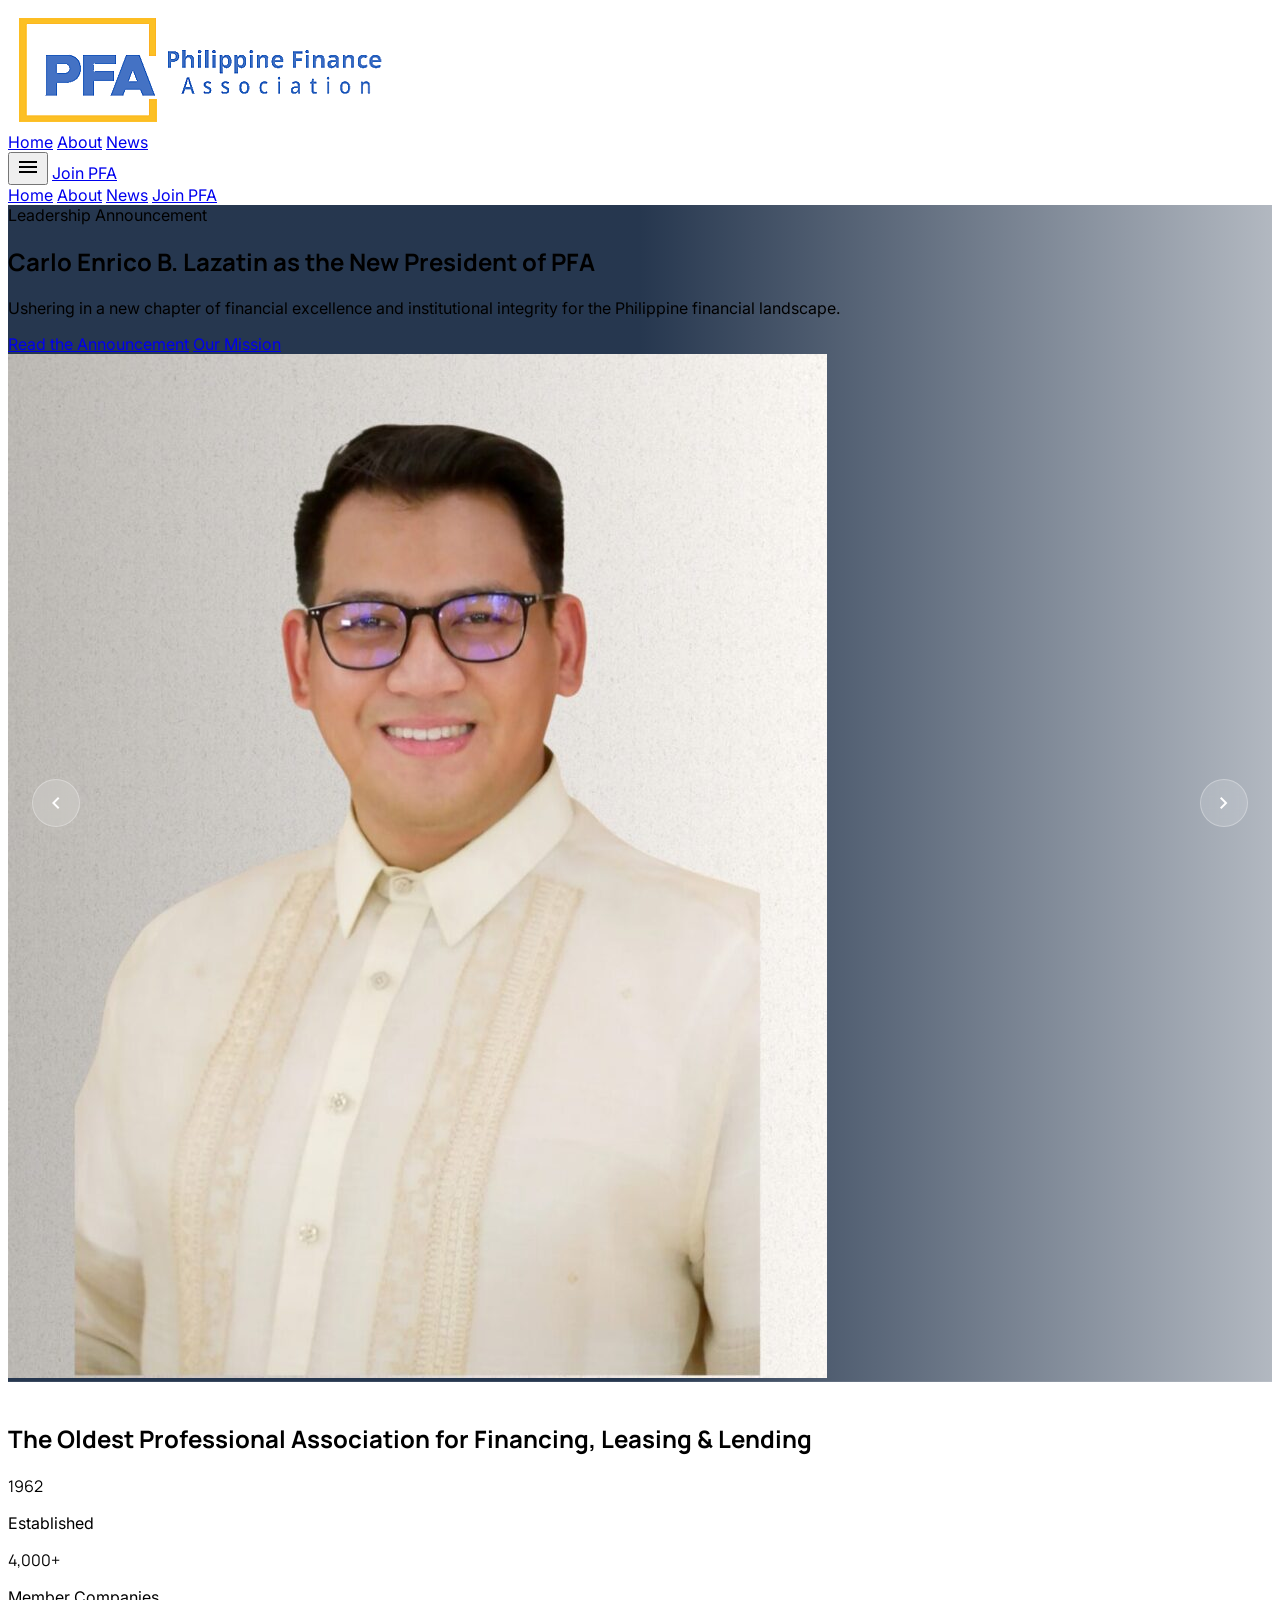
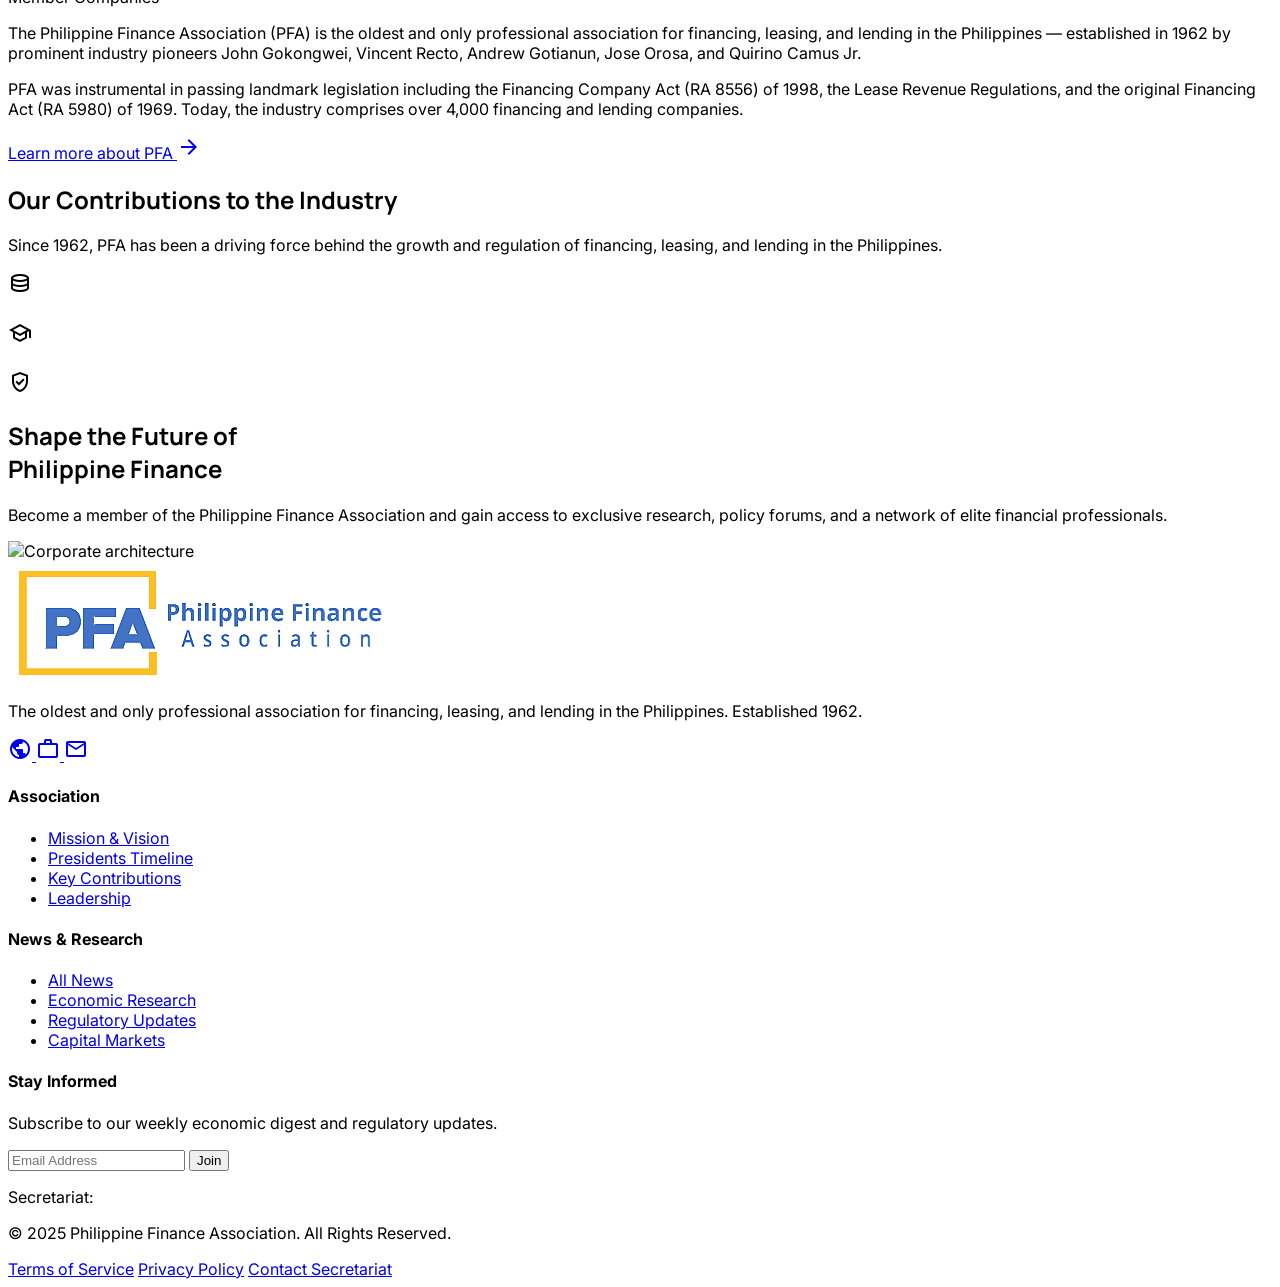
==== index.html @ f9554b0e "revise index hero" ====
<!DOCTYPE html>
<html class="light" lang="en">
<head>
    <meta charset="utf-8" />
    <meta name="viewport" content="width=device-width, initial-scale=1.0" />
    <title>Philippine Finance Association | PFA</title>
    <script src="https://cdn.tailwindcss.com?plugins=forms,container-queries"></script>
    <link href="https://fonts.googleapis.com/css2?family=Manrope:wght@400;600;700;800&family=Inter:wght@400;500;600&display=swap" rel="stylesheet" />
    <link href="https://fonts.googleapis.com/css2?family=Material+Symbols+Outlined:wght,FILL@100..700,0..1&display=swap" rel="stylesheet" />
    <script id="tailwind-config">
        tailwind.config = {
            darkMode: "class",
            theme: {
                extend: {
                    colors: {
                        "on-secondary": "#ffffff",
                        "surface-container-high": "#e2e8f8",
                        "surface-container-lowest": "#ffffff",
                        "on-primary-container": "#7490c3",
                        "on-tertiary-fixed": "#191c1f",
                        "on-error-container": "#93000a",
                        "outline-variant": "#c4c6d0",
                        "inverse-on-surface": "#ebf1ff",
                        "surface-container-low": "#f0f3ff",
                        "error": "#ba1a1a",
                        "secondary-container": "#fddab2",
                        "tertiary-fixed": "#e1e2e7",
                        "on-secondary-fixed-variant": "#594325",
                        "primary-container": "#002855",
                        "surface-container-highest": "#dce2f3",
                        "surface-tint": "#415f8f",
                        "secondary-fixed-dim": "#e2c19b",
                        "on-surface-variant": "#43474f",
                        "secondary-fixed": "#fddab2",
                        "surface-container": "#e7eefe",
                        "secondary": "#735a3a",
                        "on-tertiary": "#ffffff",
                        "surface-bright": "#f9f9ff",
                        "on-secondary-container": "#785e3e",
                        "surface": "#f9f9ff",
                        "on-primary-fixed-variant": "#284775",
                        "on-tertiary-fixed-variant": "#44474b",
                        "tertiary-container": "#26292d",
                        "on-error": "#ffffff",
                        "on-secondary-fixed": "#291801",
                        "surface-variant": "#dce2f3",
                        "tertiary": "#111518",
                        "on-primary": "#ffffff",
                        "surface-dim": "#d3daea",
                        "background": "#f9f9ff",
                        "primary": "#001430",
                        "on-primary-fixed": "#001b3d",
                        "on-surface": "#151c27",
                        "error-container": "#ffdad6",
                        "tertiary-fixed-dim": "#c4c6cb",
                        "on-background": "#151c27",
                        "primary-fixed-dim": "#aac7fd",
                        "outline": "#747780",
                        "inverse-surface": "#2a313d",
                        "inverse-primary": "#aac7fd",
                        "primary-fixed": "#d6e3ff",
                        "on-tertiary-container": "#8d9094",
                    },
                    borderRadius: {
                        DEFAULT: "0.125rem",
                        lg: "0.25rem",
                        xl: "0.5rem",
                        full: "0.75rem",
                    },
                    fontFamily: {
                        headline: ["Manrope"],
                        body: ["Inter"],
                        label: ["Inter"],
                    },
                },
            },
        };
    </script>
    <link rel="stylesheet" href="assets/css/style.css" />
</head>
<body class="bg-background text-on-background selection:bg-secondary-fixed selection:text-on-secondary-fixed">

    <!-- NAV -->
    <header class="fixed top-0 w-full z-50 bg-white/80 backdrop-blur-xl shadow-sm glass-nav">
        <div class="max-w-7xl mx-auto px-6 md:px-8 flex justify-between items-center h-20">
            <a href="index.html" class="flex items-center">
                <img src="images/pfa.png" alt="PFA Logo" class="h-12 w-auto">
            </a>
            <nav class="hidden md:flex items-center gap-8">
                <a class="text-primary font-bold border-b-2 border-amber-500 transition-colors" href="index.html">Home</a>
                <a class="text-slate-500 font-medium hover:text-primary transition-colors" href="about.html">About</a>
                <a class="text-slate-500 font-medium hover:text-primary transition-colors" href="news.html">News</a>
            </nav>
            <button id="mobile-menu-btn" class="md:hidden p-2 rounded-lg hover:bg-surface-container transition-colors" aria-label="Open menu">
                <span class="material-symbols-outlined text-primary">menu</span>
            </button>
            <a href="about.html#membership" class="hidden md:block bg-primary px-6 py-2.5 rounded-lg text-on-primary font-bold text-sm hover:opacity-90 transition-all shadow-lg shadow-primary/10">
                Join PFA
            </a>
        </div>
        <div id="mobile-menu" class="hidden md:hidden bg-white border-t border-outline-variant/20 px-6 py-4 space-y-3">
            <a href="index.html" class="block py-2 text-primary font-medium">Home</a>
            <a href="about.html" class="block py-2 text-primary font-medium">About</a>
            <a href="news.html" class="block py-2 text-primary font-medium">News</a>
            <a href="about.html#membership" class="block py-2 text-amber-600 font-bold">Join PFA</a>
        </div>
    </header>
    <script>
    document.getElementById('mobile-menu-btn')?.addEventListener('click', function () {
        document.getElementById('mobile-menu').classList.toggle('hidden');
    });
    </script>

    <main class="pt-20">

        <!-- ── Hero Carousel ──────────────────────────────────── -->
        <section class="hero-carousel relative" aria-label="Hero carousel">

            <!-- Slide 1 -->
            <div class="hero-slide" style="background-image: linear-gradient(to right, rgba(0,20,48,0.85) 50%, rgba(0,20,48,0.3) 100%), url('https://images.unsplash.com/photo-1486406146926-c627a92ad1ab?w=1600&q=80');">
                <div class="max-w-7xl mx-auto px-6 md:px-8 w-full grid grid-cols-1 md:grid-cols-12 gap-12 items-center py-24 md:py-0" style="min-height:795px;">
                    <div class="md:col-span-7 pt-12 md:pt-0">
                        <span class="inline-block py-1 px-3 rounded-full bg-secondary-fixed text-on-secondary-fixed text-xs font-bold tracking-widest uppercase mb-6">Leadership Announcement</span>
                        <h1 class="text-5xl md:text-7xl font-extrabold text-white font-headline leading-[1.1] tracking-tight mb-8">
                            Carlo Enrico B. Lazatin as the <span class="text-primary-fixed-dim">New President</span> of PFA
                        </h1>
                        <p class="text-lg md:text-xl text-slate-300 max-w-xl leading-relaxed mb-10">
                            Ushering in a new chapter of financial excellence and institutional integrity for the Philippine financial landscape.
                        </p>
                        <div class="flex flex-wrap gap-4">
                            <a href="news.html?id=1" class="bg-white text-primary px-8 py-4 rounded-lg font-bold hover:scale-[1.02] active:scale-95 transition-all">Read the Announcement</a>
                            <a href="about.html#mission" class="bg-white/10 text-white px-8 py-4 rounded-lg font-bold border border-white/20 hover:bg-white/20 transition-all">Our Mission</a>
                        </div>
                    </div>
                    <div class="md:col-span-5 relative hidden md:block">
                        <div class="aspect-[4/5] rounded-2xl overflow-hidden shadow-2xl shadow-primary/20 bg-surface-container-high relative">
                            <img alt="President Carlo Enrico B. Lazatin" class="w-full h-full object-cover contrast-125" src="images/carlo3.jpg" />
                            <div class="absolute inset-0 bg-gradient-to-t from-primary/40 to-transparent"></div>
                        </div>
                        <div class="absolute -bottom-6 -left-6 w-32 h-32 bg-secondary-container rounded-xl -z-10"></div>
                    </div>
                </div>
            </div>

            <!-- Slide 2 -->
            <div class="hero-slide" style="background-image: linear-gradient(to right, rgba(0,20,48,0.88) 55%, rgba(0,20,48,0.4) 100%), url('https://images.unsplash.com/photo-1611974789855-9c2a0a7236a3?w=1600&q=80');">
                <div class="max-w-7xl mx-auto px-6 md:px-8 w-full py-24 md:py-0 flex items-center" style="min-height:795px;">
                    <div class="max-w-2xl">
                        <span class="inline-block py-1 px-3 rounded-full bg-amber-400 text-primary text-xs font-bold tracking-widest uppercase mb-6">Economic Outlook</span>
                        <h1 class="text-5xl md:text-7xl font-extrabold text-white font-headline leading-[1.1] tracking-tight mb-8">
                            Sample <span class="text-amber-400">Projected</span> text
                        </h1>
                        <p class="text-lg md:text-xl text-slate-300 max-w-xl leading-relaxed mb-10">
                            Sample text
                        </p>
                        <div class="flex flex-wrap gap-4">
                            <a href="news.html?id=2" class="bg-amber-400 text-primary px-8 py-4 rounded-lg font-bold hover:scale-[1.02] active:scale-95 transition-all">Download Report</a>
                            <a href="news.html" class="bg-white/10 text-white px-8 py-4 rounded-lg font-bold border border-white/20 hover:bg-white/20 transition-all">View Analysis</a>
                        </div>
                    </div>
                </div>
            </div>

            <!-- Slide 3 -->
            <div class="hero-slide" style="background-image: linear-gradient(to right, rgba(0,20,48,0.88) 55%, rgba(0,20,48,0.4) 100%), url('https://images.unsplash.com/photo-1521737604893-d14cc237f11d?w=1600&q=80');">
                <div class="max-w-7xl mx-auto px-6 md:px-8 w-full py-24 md:py-0 flex items-center" style="min-height:795px;">
                    <div class="max-w-2xl">
                        <span class="inline-block py-1 px-3 rounded-full bg-secondary-fixed text-on-secondary-fixed text-xs font-bold tracking-widest uppercase mb-6">Strategic Framework</span>
                        <h1 class="text-5xl md:text-7xl font-extrabold text-white font-headline leading-[1.1] tracking-tight mb-8">
                            Shaping the Future of <span class="text-primary-fixed-dim">Philippine Finance</span>
                        </h1>
                        <p class="text-lg md:text-xl text-slate-300 max-w-xl leading-relaxed mb-10">
                            Three pillars driving our 2024–2026 agenda: Transparency, Digital Transformation, and Sustainable Investment.
                        </p>
                        <div class="flex flex-wrap gap-4">
                            <a href="about.html#contributions" class="bg-white text-primary px-8 py-4 rounded-lg font-bold hover:scale-[1.02] active:scale-95 transition-all">Our Framework</a>
                            <a href="about.html#membership" class="bg-white/10 text-white px-8 py-4 rounded-lg font-bold border border-white/20 hover:bg-white/20 transition-all">Join PFA</a>
                        </div>
                    </div>
                </div>
            </div>

            <!-- Slide 4 -->
            <div class="hero-slide" style="background-image: linear-gradient(to right, rgba(0,20,48,0.88) 55%, rgba(0,20,48,0.4) 100%), url('https://images.unsplash.com/photo-1560472354-b33ff0c44a43?w=1600&q=80');">
                <div class="max-w-7xl mx-auto px-6 md:px-8 w-full py-24 md:py-0 flex items-center" style="min-height:795px;">
                    <div class="max-w-2xl">
                        <span class="inline-block py-1 px-3 rounded-full bg-amber-400 text-primary text-xs font-bold tracking-widest uppercase mb-6">Membership</span>
                        <h1 class="text-5xl md:text-7xl font-extrabold text-white font-headline leading-[1.1] tracking-tight mb-8">
                            Join an Elite Network of <span class="text-amber-400">Finance Leaders</span>
                        </h1>
                        <p class="text-lg md:text-xl text-slate-300 max-w-xl leading-relaxed mb-10">
                            Gain access to exclusive research, policy forums, and a community of top financial professionals across the Philippines.
                        </p>
                        <div class="flex flex-wrap gap-4">
                            <a href="about.html#membership" class="bg-amber-400 text-primary px-8 py-4 rounded-lg font-bold hover:scale-[1.02] active:scale-95 transition-all">See more</a>
                            <a href="about.html" class="bg-white/10 text-white px-8 py-4 rounded-lg font-bold border border-white/20 hover:bg-white/20 transition-all">Learn More</a>
                        </div>
                    </div>
                </div>
            </div>

            <button class="carousel-arrow prev" aria-label="Previous slide"><span class="material-symbols-outlined">chevron_left</span></button>
            <button class="carousel-arrow next" aria-label="Next slide"><span class="material-symbols-outlined">chevron_right</span></button>
            <div class="absolute bottom-8 left-1/2 -translate-x-1/2 flex gap-2 z-20">
                <button class="carousel-dot" aria-label="Slide 1"></button>
                <button class="carousel-dot" aria-label="Slide 2"></button>
                <button class="carousel-dot" aria-label="Slide 3"></button>
                <button class="carousel-dot" aria-label="Slide 4"></button>
            </div>
        </section>

        <!-- ── Introduction ───────────────────────────────────── -->
        <section class="py-24 bg-surface-container-low">
            <div class="max-w-7xl mx-auto px-6 md:px-8">
                <div class="grid grid-cols-1 md:grid-cols-2 gap-16 items-start">
                    <div class="reveal">
                        <h2 class="text-3xl md:text-4xl font-bold text-primary font-headline leading-tight mb-6">
                            The Oldest Professional Association for Financing, Leasing &amp; Lending
                        </h2>
                        <div class="w-20 h-1.5 bg-secondary-fixed mb-8"></div>
                        <div class="flex gap-8 mt-4">
                            <div>
                                <span class="text-4xl font-extrabold text-primary font-headline">1962</span>
                                <p class="text-xs uppercase tracking-widest text-on-surface-variant mt-1">Established</p>
                            </div>
                            <div>
                                <span class="text-4xl font-extrabold text-primary font-headline">4,000+</span>
                                <p class="text-xs uppercase tracking-widest text-on-surface-variant mt-1">Member Companies</p>
                            </div>
                        </div>
                    </div>
                    <div class="space-y-6 reveal reveal-delay-1">
                        <p class="text-xl text-on-primary-fixed-variant leading-relaxed font-medium">
                            The Philippine Finance Association (PFA) is the oldest and only professional association for financing, leasing, and lending in the Philippines — established in 1962 by prominent industry pioneers John Gokongwei, Vincent Recto, Andrew Gotianun, Jose Orosa, and Quirino Camus Jr.
                        </p>
                        <p class="text-on-surface-variant leading-relaxed">
                            PFA was instrumental in passing landmark legislation including the Financing Company Act (RA 8556) of 1998, the Lease Revenue Regulations, and the original Financing Act (RA 5980) of 1969. Today, the industry comprises over 4,000 financing and lending companies.
                        </p>
                        <a href="about.html" class="inline-flex items-center gap-2 text-primary font-bold hover:gap-4 transition-all">
                            Learn more about PFA <span class="material-symbols-outlined text-sm">arrow_forward</span>
                        </a>
                    </div>
                </div>
            </div>
        </section>

        <!-- ── Strategic Framework ────────────────────────────── -->
        <section id="contributions" class="py-24 bg-surface-container-lowest">
            <div class="max-w-7xl mx-auto px-6 md:px-8">
                <div class="text-center max-w-2xl mx-auto mb-16 reveal">
                    <h2 class="text-4xl font-bold text-primary font-headline mb-4">Our Contributions to the Industry</h2>
                    <p class="text-on-surface-variant">Since 1962, PFA has been a driving force behind the growth and regulation of financing, leasing, and lending in the Philippines.</p>
                </div>
                <div class="grid grid-cols-1 md:grid-cols-3 gap-8">
                    <div class="bg-surface rounded-2xl p-10 border border-outline-variant/10 shadow-sm hover:shadow-xl transition-all duration-300 reveal reveal-delay-1">
                        <div class="w-16 h-16 bg-surface-container-high rounded-xl flex items-center justify-center mb-8">
                            <span class="material-symbols-outlined text-primary text-3xl">database</span>
                        </div>
                        <h4 class="text-xl font-bold text-primary font-headline mb-4"></h4>
                        <p class="text-on-surface-variant leading-relaxed mb-6"></p>
                        <div class="h-1 w-12 bg-secondary-container"></div>
                    </div>
                    <div class="bg-surface rounded-2xl p-10 border border-outline-variant/10 shadow-sm hover:shadow-xl transition-all duration-300 reveal reveal-delay-2">
                        <div class="w-16 h-16 bg-surface-container-high rounded-xl flex items-center justify-center mb-8">
                            <span class="material-symbols-outlined text-primary text-3xl">school</span>
                        </div>
                        <h4 class="text-xl font-bold text-primary font-headline mb-4"></h4>
                        <p class="text-on-surface-variant leading-relaxed mb-6"></p>
                        <div class="h-1 w-12 bg-secondary-container"></div>
                    </div>
                    <div class="bg-surface rounded-2xl p-10 border border-outline-variant/10 shadow-sm hover:shadow-xl transition-all duration-300 reveal reveal-delay-3">
                        <div class="w-16 h-16 bg-surface-container-high rounded-xl flex items-center justify-center mb-8">
                            <span class="material-symbols-outlined text-primary text-3xl">verified_user</span>
                        </div>
                        <h4 class="text-xl font-bold text-primary font-headline mb-4"></h4>
                        <p class="text-on-surface-variant leading-relaxed mb-6"></p>
                        <div class="h-1 w-12 bg-secondary-container"></div>
                    </div>
                </div>
            </div>
        </section>

        <!-- ── CTA ────────────────────────────────────────────── -->
        <section id="membership" class="py-24 overflow-hidden">
            <div class="max-w-7xl mx-auto px-6 md:px-8">
                <div class="bg-primary rounded-[2rem] p-8 md:p-20 relative overflow-hidden reveal">
                    <div class="relative z-10 max-w-2xl">
                        <h2 class="text-4xl md:text-5xl font-extrabold text-on-primary font-headline mb-6 leading-tight">
                            Shape the Future of <br />Philippine Finance
                        </h2>
                        <p class="text-on-primary-container text-lg mb-10 leading-relaxed">
                            Become a member of the Philippine Finance Association and gain access to exclusive research, policy forums, and a network of elite financial professionals.
                        </p>
                    </div>
                    <div class="absolute top-0 right-0 w-full md:w-1/2 h-full opacity-30 mix-blend-overlay pointer-events-none">
                        <img alt="Corporate architecture" class="w-full h-full object-cover" src="https://images.unsplash.com/photo-1486406146926-c627a92ad1ab?w=800&q=60" />
                    </div>
                    <div class="absolute -bottom-24 -right-24 w-96 h-96 bg-secondary-container/20 blur-[100px] rounded-full"></div>
                </div>
            </div>
        </section>

    </main>

    <!-- FOOTER -->
    <footer class="bg-primary text-white py-20 mt-20">
        <div class="max-w-7xl mx-auto px-8">
            <div class="grid grid-cols-1 md:grid-cols-12 gap-12 mb-16">
                <div class="md:col-span-4">
                    <img src="images/pfa.png" alt="PFA Logo" class="h-12 w-auto mb-6" />
                    <p class="text-slate-400 text-sm leading-relaxed max-w-xs">
                        The oldest and only professional association for financing, leasing, and lending in the Philippines. Established 1962.
                    </p>
                    <div class="flex gap-4 mt-6">
                        <a href="#" aria-label="Facebook" class="w-9 h-9 rounded-full bg-white/10 flex items-center justify-center hover:bg-amber-400 hover:text-primary transition-colors">
                            <span class="material-symbols-outlined text-sm">public</span>
                        </a>
                        <a href="#" aria-label="LinkedIn" class="w-9 h-9 rounded-full bg-white/10 flex items-center justify-center hover:bg-amber-400 hover:text-primary transition-colors">
                            <span class="material-symbols-outlined text-sm">work</span>
                        </a>
                        <a href="#" aria-label="Email" class="w-9 h-9 rounded-full bg-white/10 flex items-center justify-center hover:bg-amber-400 hover:text-primary transition-colors">
                            <span class="material-symbols-outlined text-sm">mail</span>
                        </a>
                    </div>
                </div>
                <div class="md:col-span-2">
                    <h4 class="text-amber-400 text-xs font-bold uppercase tracking-widest mb-6">Association</h4>
                    <ul class="space-y-4 text-slate-400 text-sm">
                        <li><a class="hover:text-amber-400 transition-colors" href="about.html#mission">Mission &amp; Vision</a></li>
                        <li><a class="hover:text-amber-400 transition-colors" href="about.html#timeline">Presidents Timeline</a></li>
                        <li><a class="hover:text-amber-400 transition-colors" href="about.html#contributions">Key Contributions</a></li>
                        <li><a class="hover:text-amber-400 transition-colors" href="about.html">Leadership</a></li>
                    </ul>
                </div>
                <div class="md:col-span-2">
                    <h4 class="text-amber-400 text-xs font-bold uppercase tracking-widest mb-6">News &amp; Research</h4>
                    <ul class="space-y-4 text-slate-400 text-sm">
                        <li><a class="hover:text-amber-400 transition-colors" href="news.html">All News</a></li>
                        <li><a class="hover:text-amber-400 transition-colors" href="news.html?filter=Economic Research">Economic Research</a></li>
                        <li><a class="hover:text-amber-400 transition-colors" href="news.html?filter=Regulatory">Regulatory Updates</a></li>
                        <li><a class="hover:text-amber-400 transition-colors" href="news.html?filter=Capital Markets">Capital Markets</a></li>
                    </ul>
                </div>
                <div class="md:col-span-4">
                    <h4 class="text-amber-400 text-xs font-bold uppercase tracking-widest mb-6">Stay Informed</h4>
                    <p class="text-slate-400 text-sm mb-4">Subscribe to our weekly economic digest and regulatory updates.</p>
                    <form class="flex gap-2" onsubmit="return false;">
                        <input class="bg-white/5 border border-white/10 rounded-lg flex-1 text-sm text-white placeholder-slate-500 px-4 py-2.5 focus:outline-none focus:ring-1 focus:ring-amber-400"
                            placeholder="Email Address" type="email" />
                        <button class="bg-amber-400 text-primary font-bold px-4 py-2.5 rounded-lg text-sm hover:bg-amber-300 transition-colors">Join</button>
                    </form>
                    <p class="text-slate-500 text-xs mt-3">Secretariat: <a href="#" class="hover:text-amber-400 transition-colors"></a></p>
                </div>
            </div>
            <div class="pt-10 border-t border-white/5 flex flex-col md:flex-row justify-between items-center gap-6">
                <p class="text-slate-500 text-xs">© 2025 Philippine Finance Association. All Rights Reserved.</p>
                <div class="flex gap-8">
                    <a class="text-slate-400 hover:text-amber-400 text-xs transition-colors" href="#">Terms of Service</a>
                    <a class="text-slate-400 hover:text-amber-400 text-xs transition-colors" href="#">Privacy Policy</a>
                    <a class="text-slate-400 hover:text-amber-400 text-xs transition-colors" href="#">Contact Secretariat</a>
                </div>
            </div>
        </div>
    </footer>
    <script src="assets/js/main.js"></script>
</body>
</html>
---- assets/css/style.css ----
/* ============================================================
   PFA — Global Stylesheet
   ============================================================ */

/* Base */
body {
    font-family: 'Inter', sans-serif;
    -webkit-font-smoothing: antialiased;
    min-height: max(884px, 100dvh);
}

.font-headline {
    font-family: 'Manrope', sans-serif;
}

.material-symbols-outlined {
    font-variation-settings: 'FILL' 0, 'wght' 400, 'GRAD' 0, 'opsz' 24;
}

/* Nav */
.glass-nav {
    backdrop-filter: blur(12px);
    -webkit-backdrop-filter: blur(12px);
}

/* About page gradient text */
.text-editorial-gradient {
    background: linear-gradient(135deg, #001430 0%, #284775 100%);
    -webkit-background-clip: text;
    -webkit-text-fill-color: transparent;
}

/* ============================================================
   Hero Carousel
   ============================================================ */
.hero-carousel {
    position: relative;
    min-height: 795px;
    overflow: hidden;
}

.hero-slide {
    position: absolute;
    inset: 0;
    display: flex;
    align-items: center;
    opacity: 0;
    transition: opacity 0.8s ease, transform 0.8s ease;
    transform: translateX(60px);
    pointer-events: none;
    background-size: cover;
    background-position: center;
}

.hero-slide.active {
    opacity: 1;
    transform: translateX(0);
    pointer-events: auto;
    position: relative;
}

.hero-slide.exit-left {
    opacity: 0;
    transform: translateX(-60px);
}

/* Carousel dots */
.carousel-dot {
    width: 8px;
    height: 8px;
    border-radius: 50%;
    background: rgba(255, 255, 255, 0.4);
    border: none;
    cursor: pointer;
    transition: all 0.3s ease;
    padding: 0;
}

.carousel-dot.active {
    width: 28px;
    border-radius: 4px;
    background: #fff;
}

/* Carousel nav arrows */
.carousel-arrow {
    position: absolute;
    top: 50%;
    transform: translateY(-50%);
    z-index: 20;
    background: rgba(255, 255, 255, 0.15);
    border: 1px solid rgba(255, 255, 255, 0.3);
    backdrop-filter: blur(8px);
    border-radius: 50%;
    width: 48px;
    height: 48px;
    display: flex;
    align-items: center;
    justify-content: center;
    cursor: pointer;
    color: #fff;
    transition: background 0.2s ease;
}

.carousel-arrow:hover {
    background: rgba(255, 255, 255, 0.3);
}

.carousel-arrow.prev { left: 24px; }
.carousel-arrow.next { right: 24px; }

/* ============================================================
   Scroll Reveal Animation
   ============================================================ */
.reveal {
    opacity: 0;
    transform: translateY(32px);
    transition: opacity 0.5s ease, transform 0.5s ease;
}

.reveal.visible {
    opacity: 1;
    transform: translateY(0);
}

.reveal-delay-1 { transition-delay: 0.1s; }
.reveal-delay-2 { transition-delay: 0.2s; }
.reveal-delay-3 { transition-delay: 0.3s; }

/* ============================================================
   News Filter Buttons
   ============================================================ */
.filter-btn {
    background: transparent;
    color: #43474f;
    border: 1px solid #c4c6d0;
    cursor: pointer;
}

.filter-btn:hover {
    background: #e7eefe;
    color: #001430;
}

.filter-btn.active {
    background: #001430;
    color: #ffffff;
    border-color: #001430;
}

/* ============================================================
   Article Prose Body
   ============================================================ */
.prose-article p {
    margin-bottom: 1.25rem;
    color: #43474f;
    line-height: 1.8;
}

.prose-article strong {
    color: #001430;
    font-weight: 700;
}

/* Line clamp utility */
.line-clamp-3 {
    display: -webkit-box;
    -webkit-line-clamp: 3;
    -webkit-box-orient: vertical;
    overflow: hidden;
}

/* Timeline dot positioning fix */
@media (min-width: 768px) {
    .timeline-dot {
        position: absolute;
        left: 50%;
        transform: translateX(-50%);
    }
}
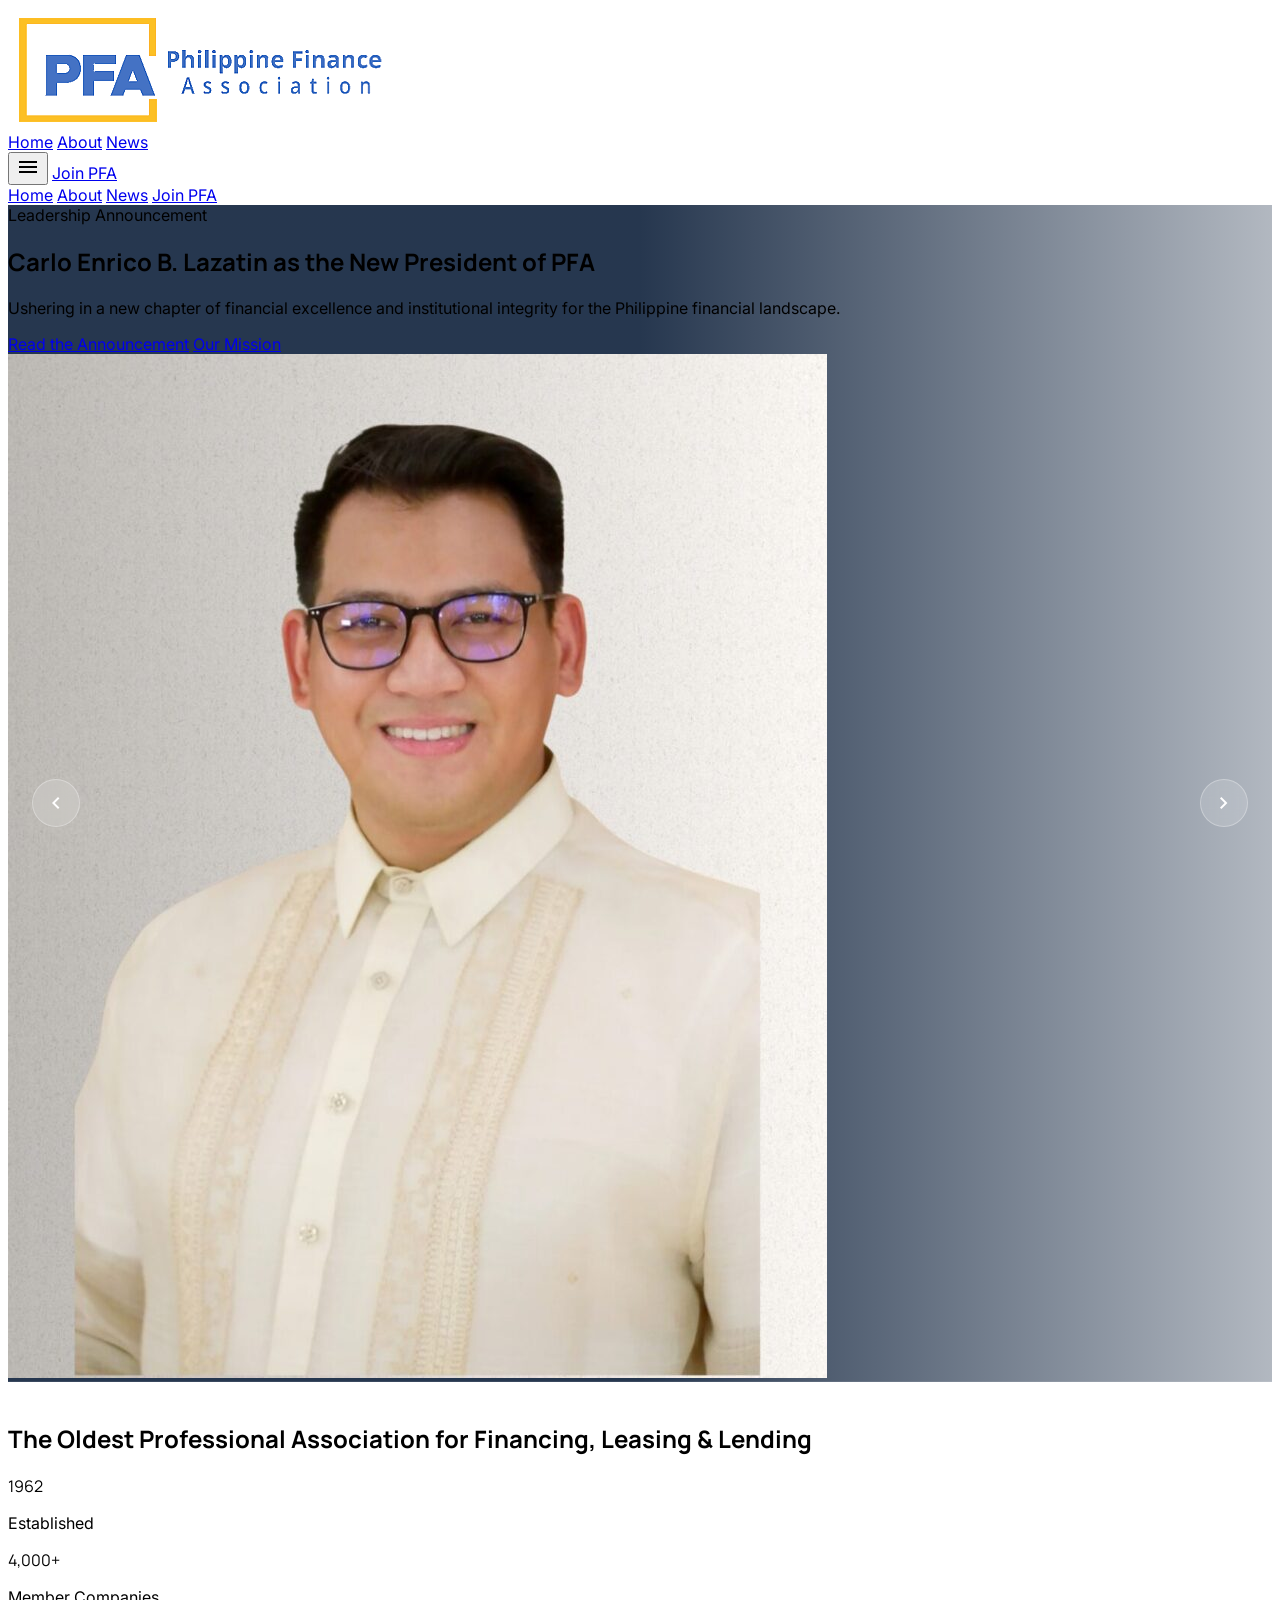
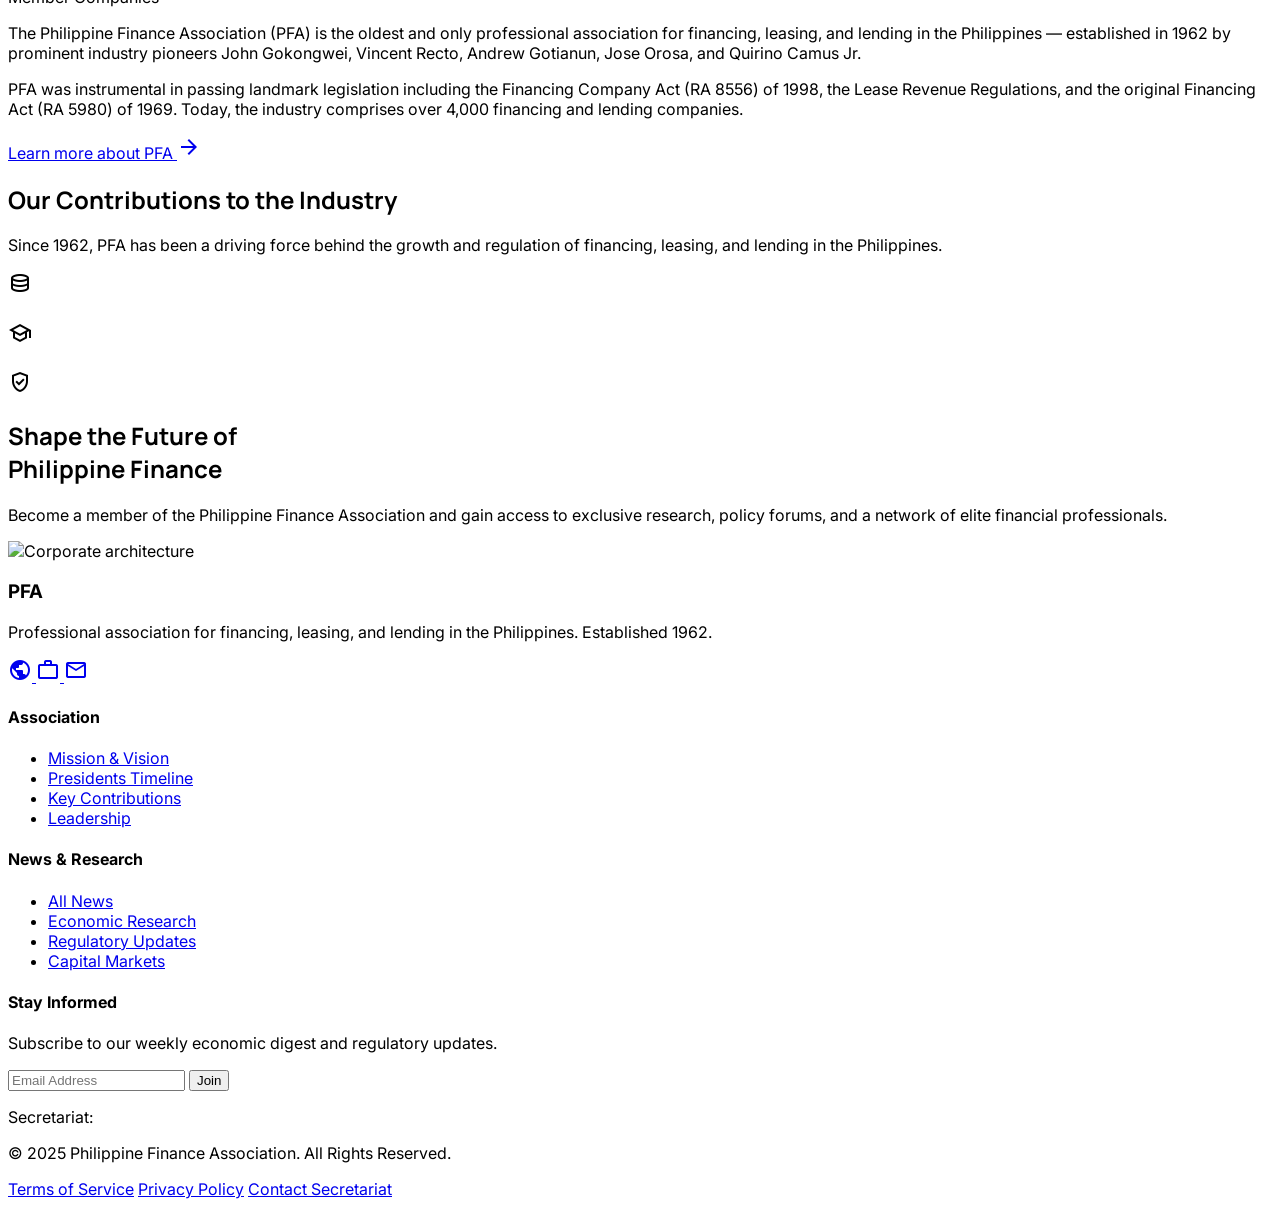
==== commit 3afc1830: "adjust space and footer logo" ====
--- a/index.html
+++ b/index.html
@@ -38,7 +38,7 @@
                         "surface-bright": "#f9f9ff",
                         "on-secondary-container": "#785e3e",
                         "surface": "#f9f9ff",
-                        "on-primary-fixed-variant": "#284775",
+                        "on-primary-fixed-variant": "#f1ba40",
                         "on-tertiary-fixed-variant": "#44474b",
                         "tertiary-container": "#26292d",
                         "on-error": "#ffffff",
@@ -48,7 +48,7 @@
                         "on-primary": "#ffffff",
                         "surface-dim": "#d3daea",
                         "background": "#f9f9ff",
-                        "primary": "#001430",
+                        "primary": "#002ecc",
                         "on-primary-fixed": "#001b3d",
                         "on-surface": "#151c27",
                         "error-container": "#ffdad6",
@@ -230,7 +230,7 @@
                         </div>
                     </div>
                     <div class="space-y-6 reveal reveal-delay-1">
-                        <p class="text-xl text-on-primary-fixed-variant leading-relaxed font-medium">
+                        <p class="text-xl text-on-surface-variant leading-relaxed font-medium">
                             The Philippine Finance Association (PFA) is the oldest and only professional association for financing, leasing, and lending in the Philippines — established in 1962 by prominent industry pioneers John Gokongwei, Vincent Recto, Andrew Gotianun, Jose Orosa, and Quirino Camus Jr.
                         </p>
                         <p class="text-on-surface-variant leading-relaxed">
@@ -281,7 +281,7 @@
         </section>
 
         <!-- ── CTA ────────────────────────────────────────────── -->
-        <section id="membership" class="py-24 overflow-hidden">
+        <section id="membership" class="py-10 overflow-hidden">
             <div class="max-w-7xl mx-auto px-6 md:px-8">
                 <div class="bg-primary rounded-[2rem] p-8 md:p-20 relative overflow-hidden reveal">
                     <div class="relative z-10 max-w-2xl">
@@ -303,13 +303,14 @@
     </main>
 
     <!-- FOOTER -->
-    <footer class="bg-primary text-white py-20 mt-20">
+    <footer class="bg-primary text-white py-20">
         <div class="max-w-7xl mx-auto px-8">
             <div class="grid grid-cols-1 md:grid-cols-12 gap-12 mb-16">
                 <div class="md:col-span-4">
-                    <img src="images/pfa.png" alt="PFA Logo" class="h-12 w-auto mb-6" />
+                    <h3 class="text-amber-400 text-xl font-bold tracking-widest mb-6">PFA</h3>
+                    <!-- <img src="images/pfa.png" alt="PFA Logo" class="h-12 w-auto mb-6" /> -->
                     <p class="text-slate-400 text-sm leading-relaxed max-w-xs">
-                        The oldest and only professional association for financing, leasing, and lending in the Philippines. Established 1962.
+                        Professional association for financing, leasing, and lending in the Philippines. Established 1962.
                     </p>
                     <div class="flex gap-4 mt-6">
                         <a href="#" aria-label="Facebook" class="w-9 h-9 rounded-full bg-white/10 flex items-center justify-center hover:bg-amber-400 hover:text-primary transition-colors">
--- a/assets/css/style.css
+++ b/assets/css/style.css
@@ -25,7 +25,7 @@
 
 /* About page gradient text */
 .text-editorial-gradient {
-    background: linear-gradient(135deg, #001430 0%, #284775 100%);
+    background: linear-gradient(135deg, #002ecc 0%, #f1ba40 100%);
     -webkit-background-clip: text;
     -webkit-text-fill-color: transparent;
 }
@@ -138,14 +138,14 @@
 }
 
 .filter-btn:hover {
-    background: #e7eefe;
-    color: #001430;
+    background: #f1ba40;
+    color: #002ecc;
 }
 
 .filter-btn.active {
-    background: #001430;
+    background: #002ecc;
     color: #ffffff;
-    border-color: #001430;
+    border-color: #002ecc;
 }
 
 /* ============================================================
@@ -158,7 +158,7 @@
 }
 
 .prose-article strong {
-    color: #001430;
+    color: #002ecc;
     font-weight: 700;
 }
 
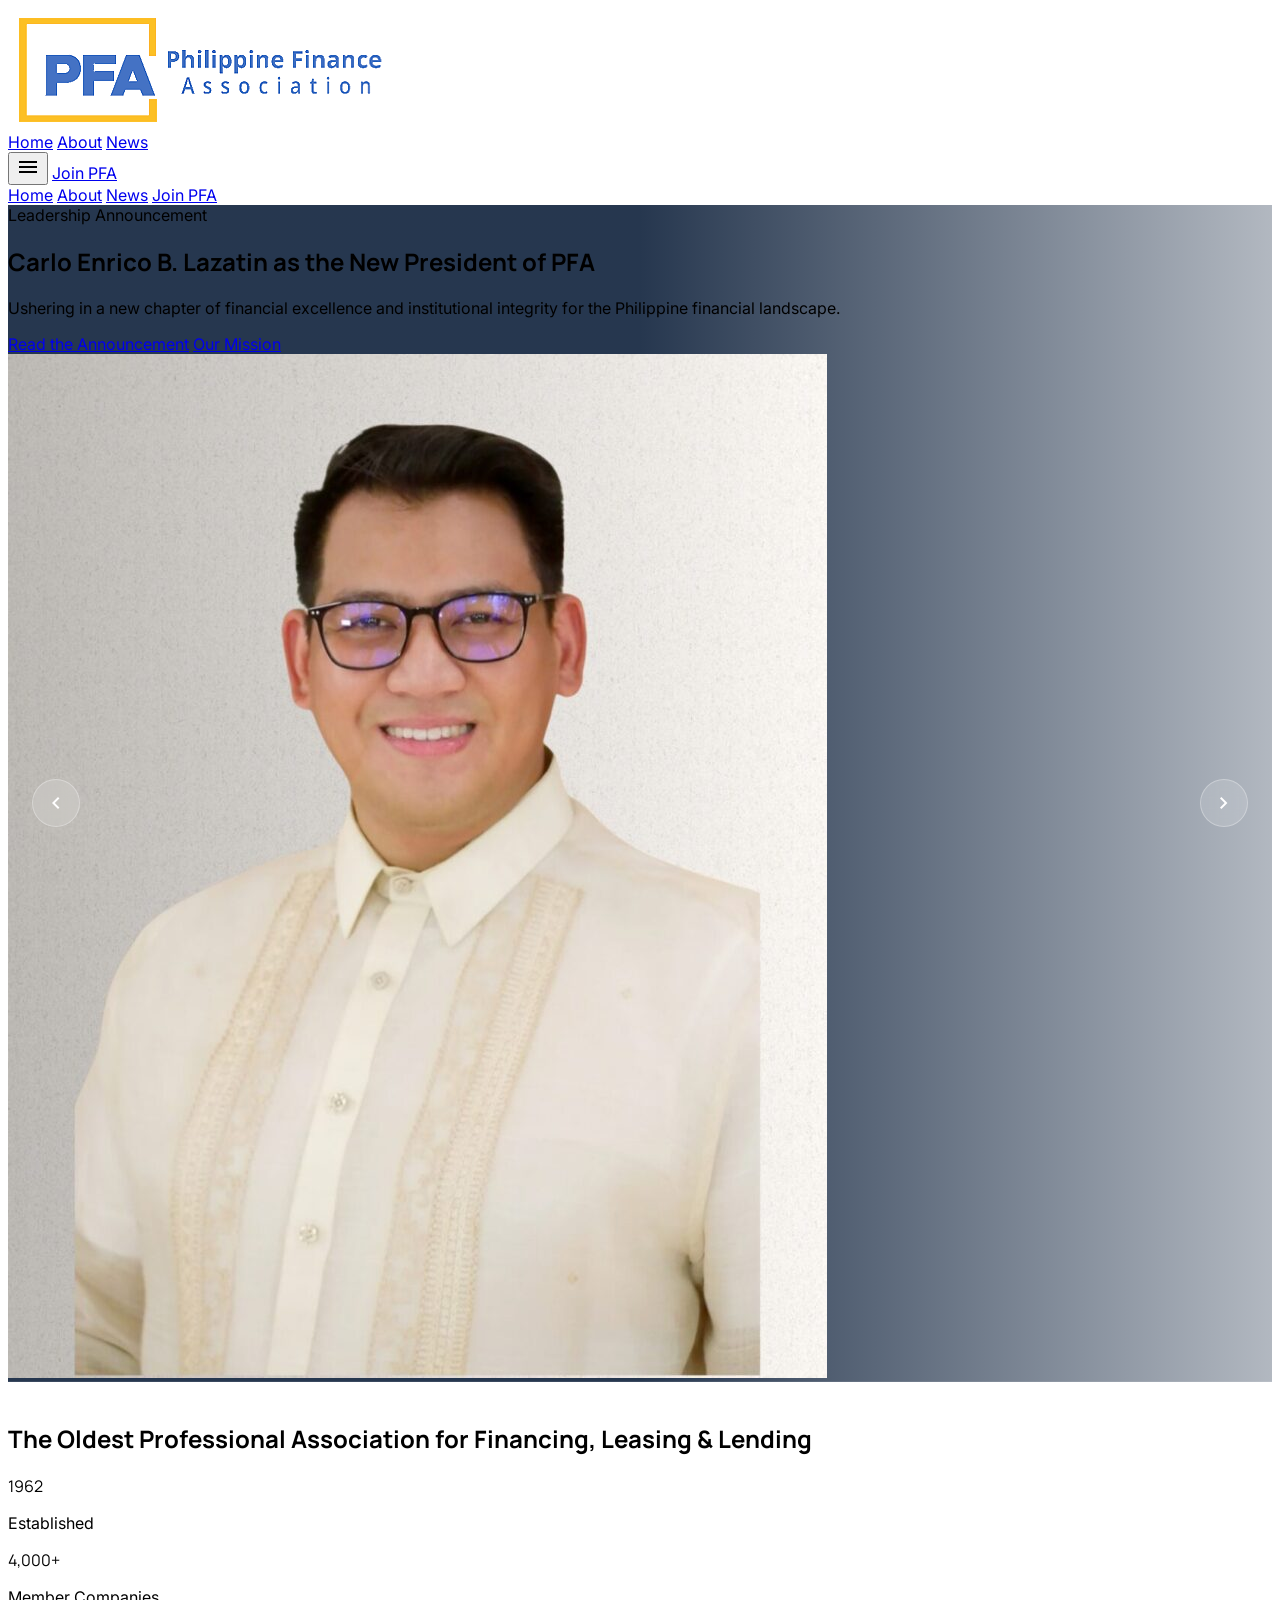
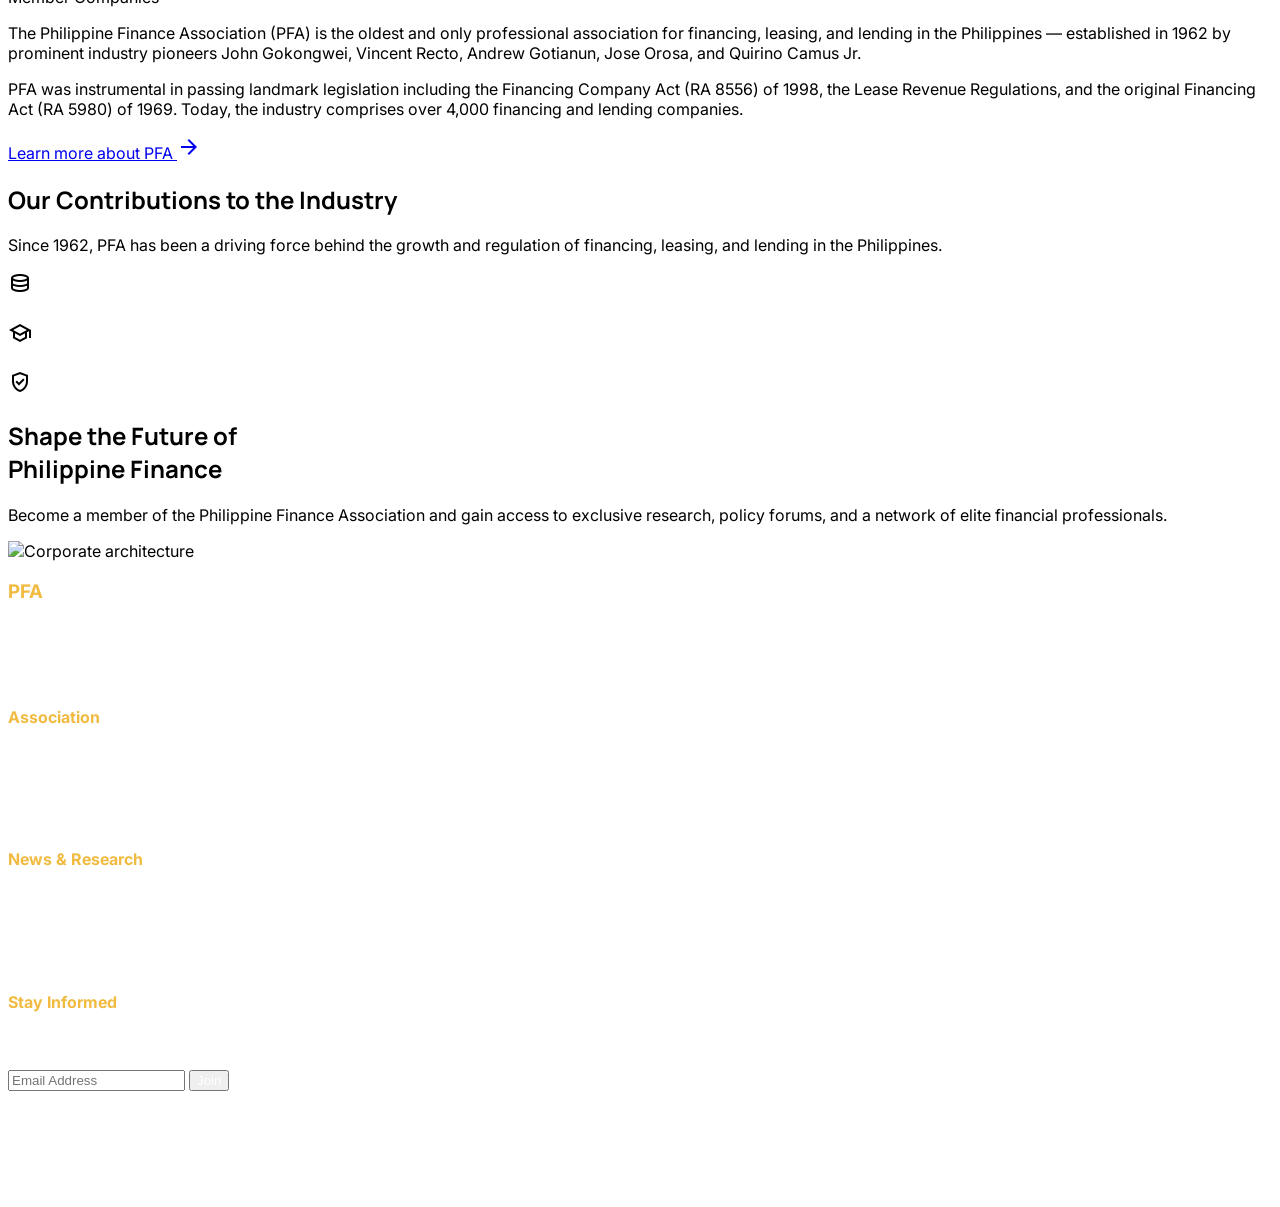
==== commit e9c3d74e: "icon logo" ====
--- a/index.html
+++ b/index.html
@@ -4,6 +4,9 @@
     <meta charset="utf-8" />
     <meta name="viewport" content="width=device-width, initial-scale=1.0" />
     <title>Philippine Finance Association | PFA</title>
+    <link rel="icon" type="image/png" href="images/pfa-logo.png">
+    <link rel="shortcut icon" type="image/png" href="images/pfa-logo.png">
+    <link rel="apple-touch-icon" href="images/pfa-logo.png">
     <script src="https://cdn.tailwindcss.com?plugins=forms,container-queries"></script>
     <link href="https://fonts.googleapis.com/css2?family=Manrope:wght@400;600;700;800&family=Inter:wght@400;500;600&display=swap" rel="stylesheet" />
     <link href="https://fonts.googleapis.com/css2?family=Material+Symbols+Outlined:wght,FILL@100..700,0..1&display=swap" rel="stylesheet" />
@@ -309,7 +312,7 @@
                 <div class="md:col-span-4">
                     <h3 class="text-amber-400 text-xl font-bold tracking-widest mb-6">PFA</h3>
                     <!-- <img src="images/pfa.png" alt="PFA Logo" class="h-12 w-auto mb-6" /> -->
-                    <p class="text-slate-400 text-sm leading-relaxed max-w-xs">
+                    <p class="text-white text-sm leading-relaxed max-w-xs">
                         Professional association for financing, leasing, and lending in the Philippines. Established 1962.
                     </p>
                     <div class="flex gap-4 mt-6">
@@ -326,7 +329,7 @@
                 </div>
                 <div class="md:col-span-2">
                     <h4 class="text-amber-400 text-xs font-bold uppercase tracking-widest mb-6">Association</h4>
-                    <ul class="space-y-4 text-slate-400 text-sm">
+                    <ul class="space-y-4 text-white text-sm">
                         <li><a class="hover:text-amber-400 transition-colors" href="about.html#mission">Mission &amp; Vision</a></li>
                         <li><a class="hover:text-amber-400 transition-colors" href="about.html#timeline">Presidents Timeline</a></li>
                         <li><a class="hover:text-amber-400 transition-colors" href="about.html#contributions">Key Contributions</a></li>
@@ -335,7 +338,7 @@
                 </div>
                 <div class="md:col-span-2">
                     <h4 class="text-amber-400 text-xs font-bold uppercase tracking-widest mb-6">News &amp; Research</h4>
-                    <ul class="space-y-4 text-slate-400 text-sm">
+                    <ul class="space-y-4 text-white text-sm">
                         <li><a class="hover:text-amber-400 transition-colors" href="news.html">All News</a></li>
                         <li><a class="hover:text-amber-400 transition-colors" href="news.html?filter=Economic Research">Economic Research</a></li>
                         <li><a class="hover:text-amber-400 transition-colors" href="news.html?filter=Regulatory">Regulatory Updates</a></li>
@@ -344,21 +347,21 @@
                 </div>
                 <div class="md:col-span-4">
                     <h4 class="text-amber-400 text-xs font-bold uppercase tracking-widest mb-6">Stay Informed</h4>
-                    <p class="text-slate-400 text-sm mb-4">Subscribe to our weekly economic digest and regulatory updates.</p>
+                    <p class="text-white text-sm mb-4">Subscribe to our weekly economic digest and regulatory updates.</p>
                     <form class="flex gap-2" onsubmit="return false;">
                         <input class="bg-white/5 border border-white/10 rounded-lg flex-1 text-sm text-white placeholder-slate-500 px-4 py-2.5 focus:outline-none focus:ring-1 focus:ring-amber-400"
                             placeholder="Email Address" type="email" />
                         <button class="bg-amber-400 text-primary font-bold px-4 py-2.5 rounded-lg text-sm hover:bg-amber-300 transition-colors">Join</button>
                     </form>
-                    <p class="text-slate-500 text-xs mt-3">Secretariat: <a href="#" class="hover:text-amber-400 transition-colors"></a></p>
+                    <p class="text-white text-xs mt-3">Secretariat: <a href="#" class="hover:text-amber-400 transition-colors"></a></p>
                 </div>
             </div>
             <div class="pt-10 border-t border-white/5 flex flex-col md:flex-row justify-between items-center gap-6">
-                <p class="text-slate-500 text-xs">© 2025 Philippine Finance Association. All Rights Reserved.</p>
+                <p class="text-white text-xs">© 2025 Philippine Finance Association. All Rights Reserved.</p>
                 <div class="flex gap-8">
-                    <a class="text-slate-400 hover:text-amber-400 text-xs transition-colors" href="#">Terms of Service</a>
-                    <a class="text-slate-400 hover:text-amber-400 text-xs transition-colors" href="#">Privacy Policy</a>
-                    <a class="text-slate-400 hover:text-amber-400 text-xs transition-colors" href="#">Contact Secretariat</a>
+                    <a class="text-white hover:text-amber-400 text-xs transition-colors" href="#">Terms of Service</a>
+                    <a class="text-white hover:text-amber-400 text-xs transition-colors" href="#">Privacy Policy</a>
+                    <a class="text-white hover:text-amber-400 text-xs transition-colors" href="#">Contact Secretariat</a>
                 </div>
             </div>
         </div>
--- a/assets/css/style.css
+++ b/assets/css/style.css
@@ -170,6 +170,26 @@
     overflow: hidden;
 }
 
+/* Footer text override — all text white, amber stays orange */
+footer.bg-primary * {
+    color: #ffffff;
+}
+footer.bg-primary .text-amber-400,
+footer.bg-primary h4.text-amber-400,
+footer.bg-primary [class*="hover\\:text-amber-400"]:hover {
+    color: #f1ba40 !important;
+}
+footer.bg-primary button {
+    color: inherit;
+}
+@media (min-width: 768px) {
+    .timeline-dot {
+        position: absolute;
+        left: 50%;
+        transform: translateX(-50%);
+    }
+}
+
 /* Timeline dot positioning fix */
 @media (min-width: 768px) {
     .timeline-dot {
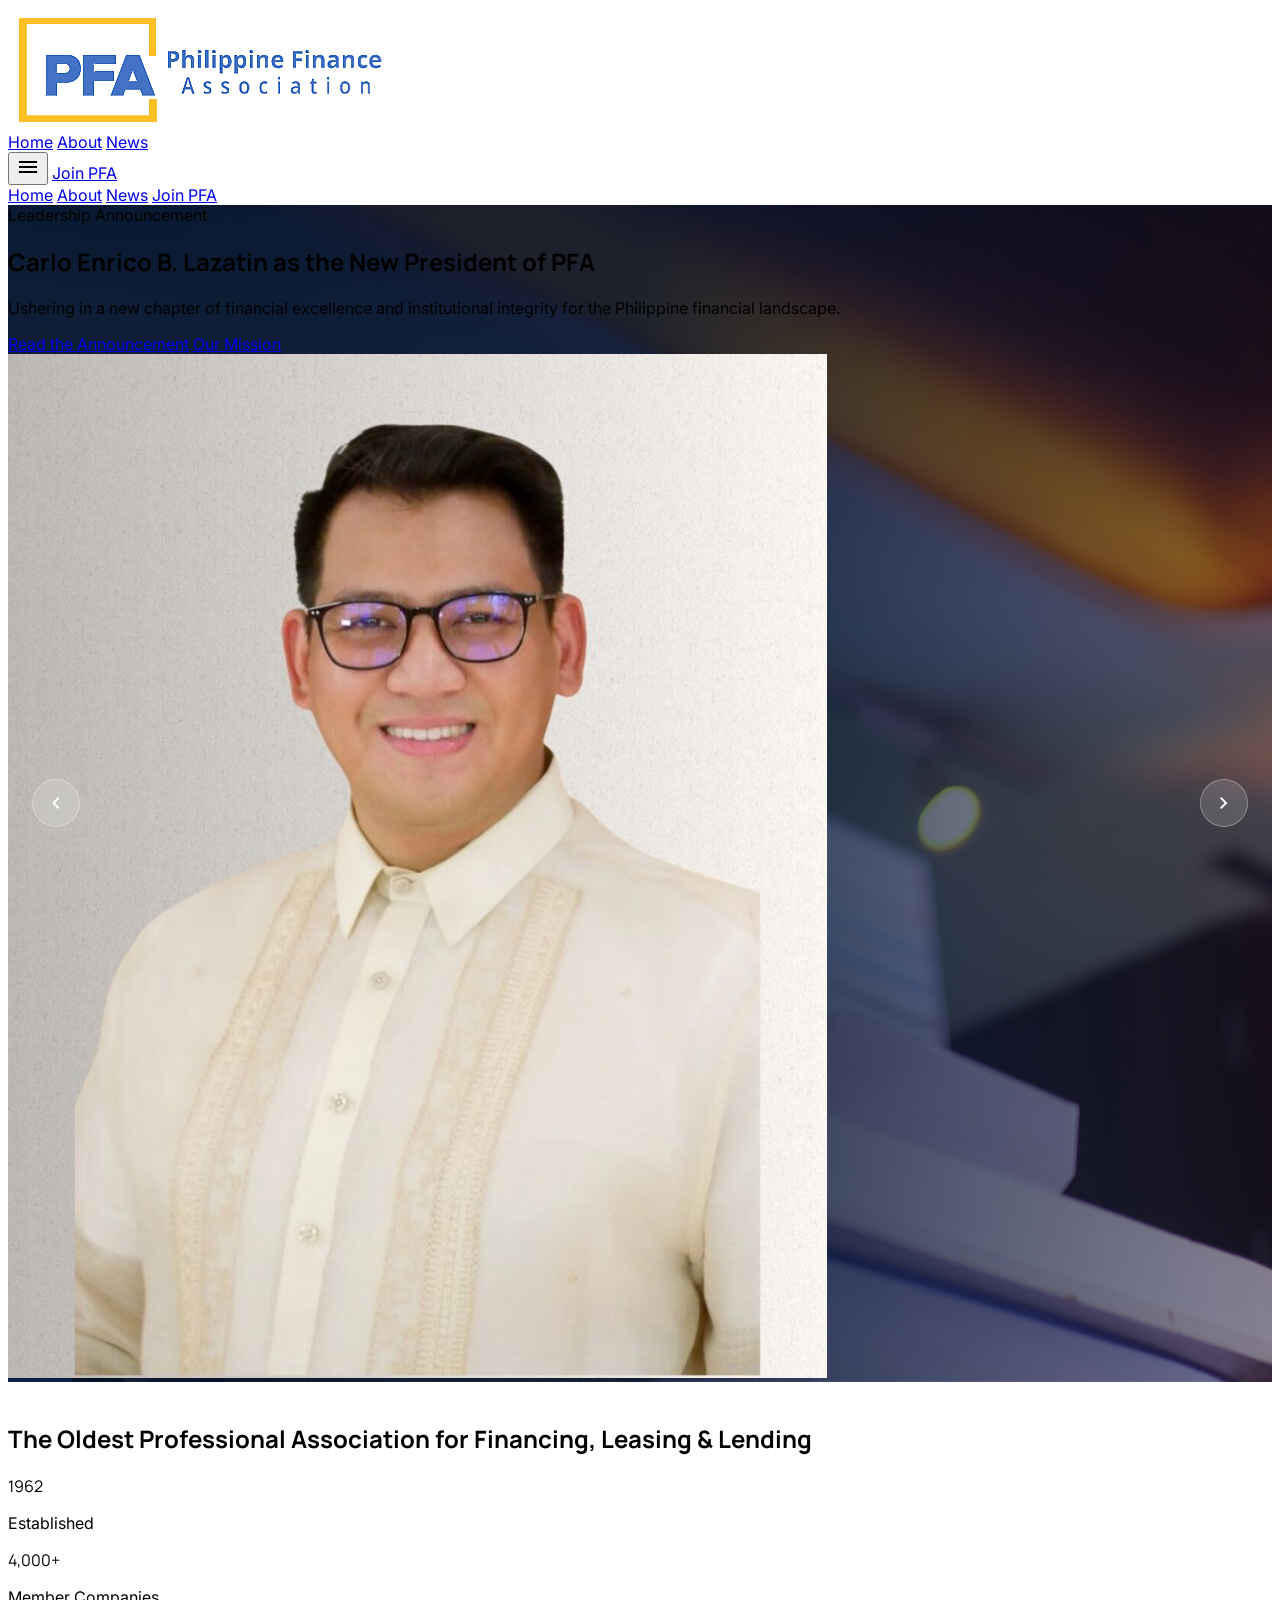
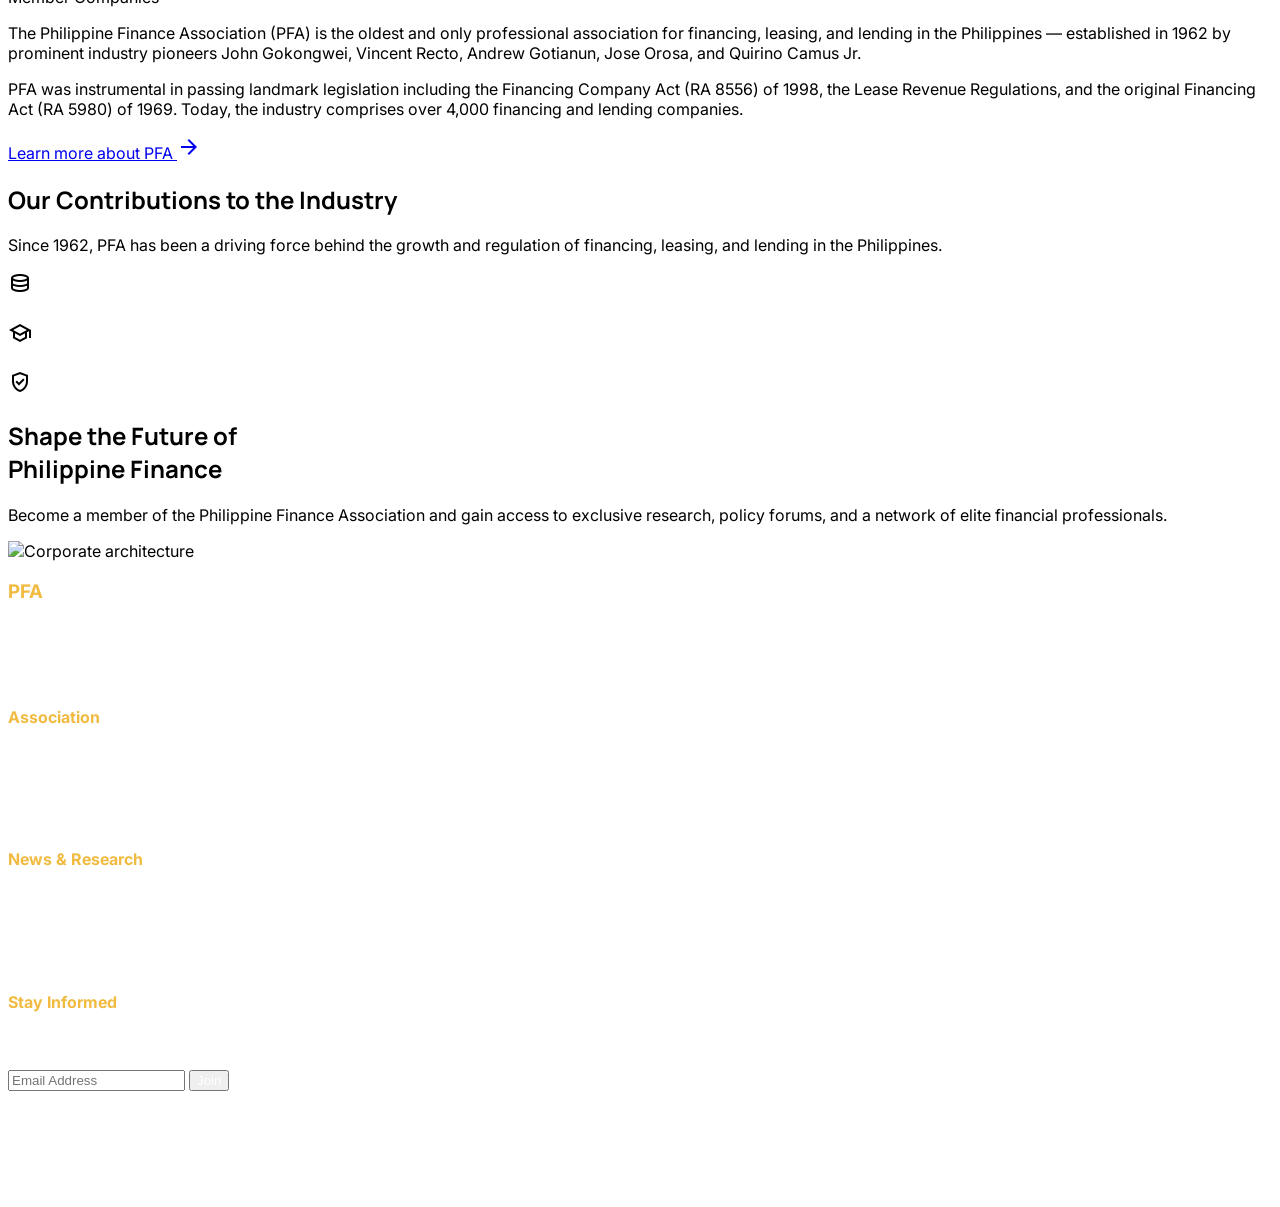
==== commit 044570fe: "hero bg replaced" ====
--- a/index.html
+++ b/index.html
@@ -120,7 +120,7 @@
         <section class="hero-carousel relative" aria-label="Hero carousel">
 
             <!-- Slide 1 -->
-            <div class="hero-slide" style="background-image: linear-gradient(to right, rgba(0,20,48,0.85) 50%, rgba(0,20,48,0.3) 100%), url('https://images.unsplash.com/photo-1486406146926-c627a92ad1ab?w=1600&q=80');">
+            <div class="hero-slide" style="background-image: linear-gradient(to right, rgba(0,20,48,0.85) 50%, rgba(0,20,48,0.3) 100%), url('images/pfa-img2.jpg');">
                 <div class="max-w-7xl mx-auto px-6 md:px-8 w-full grid grid-cols-1 md:grid-cols-12 gap-12 items-center py-24 md:py-0" style="min-height:795px;">
                     <div class="md:col-span-7 pt-12 md:pt-0">
                         <span class="inline-block py-1 px-3 rounded-full bg-secondary-fixed text-on-secondary-fixed text-xs font-bold tracking-widest uppercase mb-6">Leadership Announcement</span>
@@ -146,7 +146,7 @@
             </div>
 
             <!-- Slide 2 -->
-            <div class="hero-slide" style="background-image: linear-gradient(to right, rgba(0,20,48,0.88) 55%, rgba(0,20,48,0.4) 100%), url('https://images.unsplash.com/photo-1611974789855-9c2a0a7236a3?w=1600&q=80');">
+            <div class="hero-slide" style="background-image: linear-gradient(to right, rgba(0,20,48,0.88) 55%, rgba(0,20,48,0.4) 100%), url('images/pfa-img3.jpg');">
                 <div class="max-w-7xl mx-auto px-6 md:px-8 w-full py-24 md:py-0 flex items-center" style="min-height:795px;">
                     <div class="max-w-2xl">
                         <span class="inline-block py-1 px-3 rounded-full bg-amber-400 text-primary text-xs font-bold tracking-widest uppercase mb-6">Economic Outlook</span>
@@ -165,7 +165,7 @@
             </div>
 
             <!-- Slide 3 -->
-            <div class="hero-slide" style="background-image: linear-gradient(to right, rgba(0,20,48,0.88) 55%, rgba(0,20,48,0.4) 100%), url('https://images.unsplash.com/photo-1521737604893-d14cc237f11d?w=1600&q=80');">
+            <div class="hero-slide" style="background-image: linear-gradient(to right, rgba(0,20,48,0.88) 55%, rgba(0,20,48,0.4) 100%), url('images/pfa-img4.jpg');">
                 <div class="max-w-7xl mx-auto px-6 md:px-8 w-full py-24 md:py-0 flex items-center" style="min-height:795px;">
                     <div class="max-w-2xl">
                         <span class="inline-block py-1 px-3 rounded-full bg-secondary-fixed text-on-secondary-fixed text-xs font-bold tracking-widest uppercase mb-6">Strategic Framework</span>
@@ -184,7 +184,7 @@
             </div>
 
             <!-- Slide 4 -->
-            <div class="hero-slide" style="background-image: linear-gradient(to right, rgba(0,20,48,0.88) 55%, rgba(0,20,48,0.4) 100%), url('https://images.unsplash.com/photo-1560472354-b33ff0c44a43?w=1600&q=80');">
+            <div class="hero-slide" style="background-image: linear-gradient(to right, rgba(0,20,48,0.88) 55%, rgba(0,20,48,0.4) 100%), url('images/bg-hero4.jpg');">
                 <div class="max-w-7xl mx-auto px-6 md:px-8 w-full py-24 md:py-0 flex items-center" style="min-height:795px;">
                     <div class="max-w-2xl">
                         <span class="inline-block py-1 px-3 rounded-full bg-amber-400 text-primary text-xs font-bold tracking-widest uppercase mb-6">Membership</span>
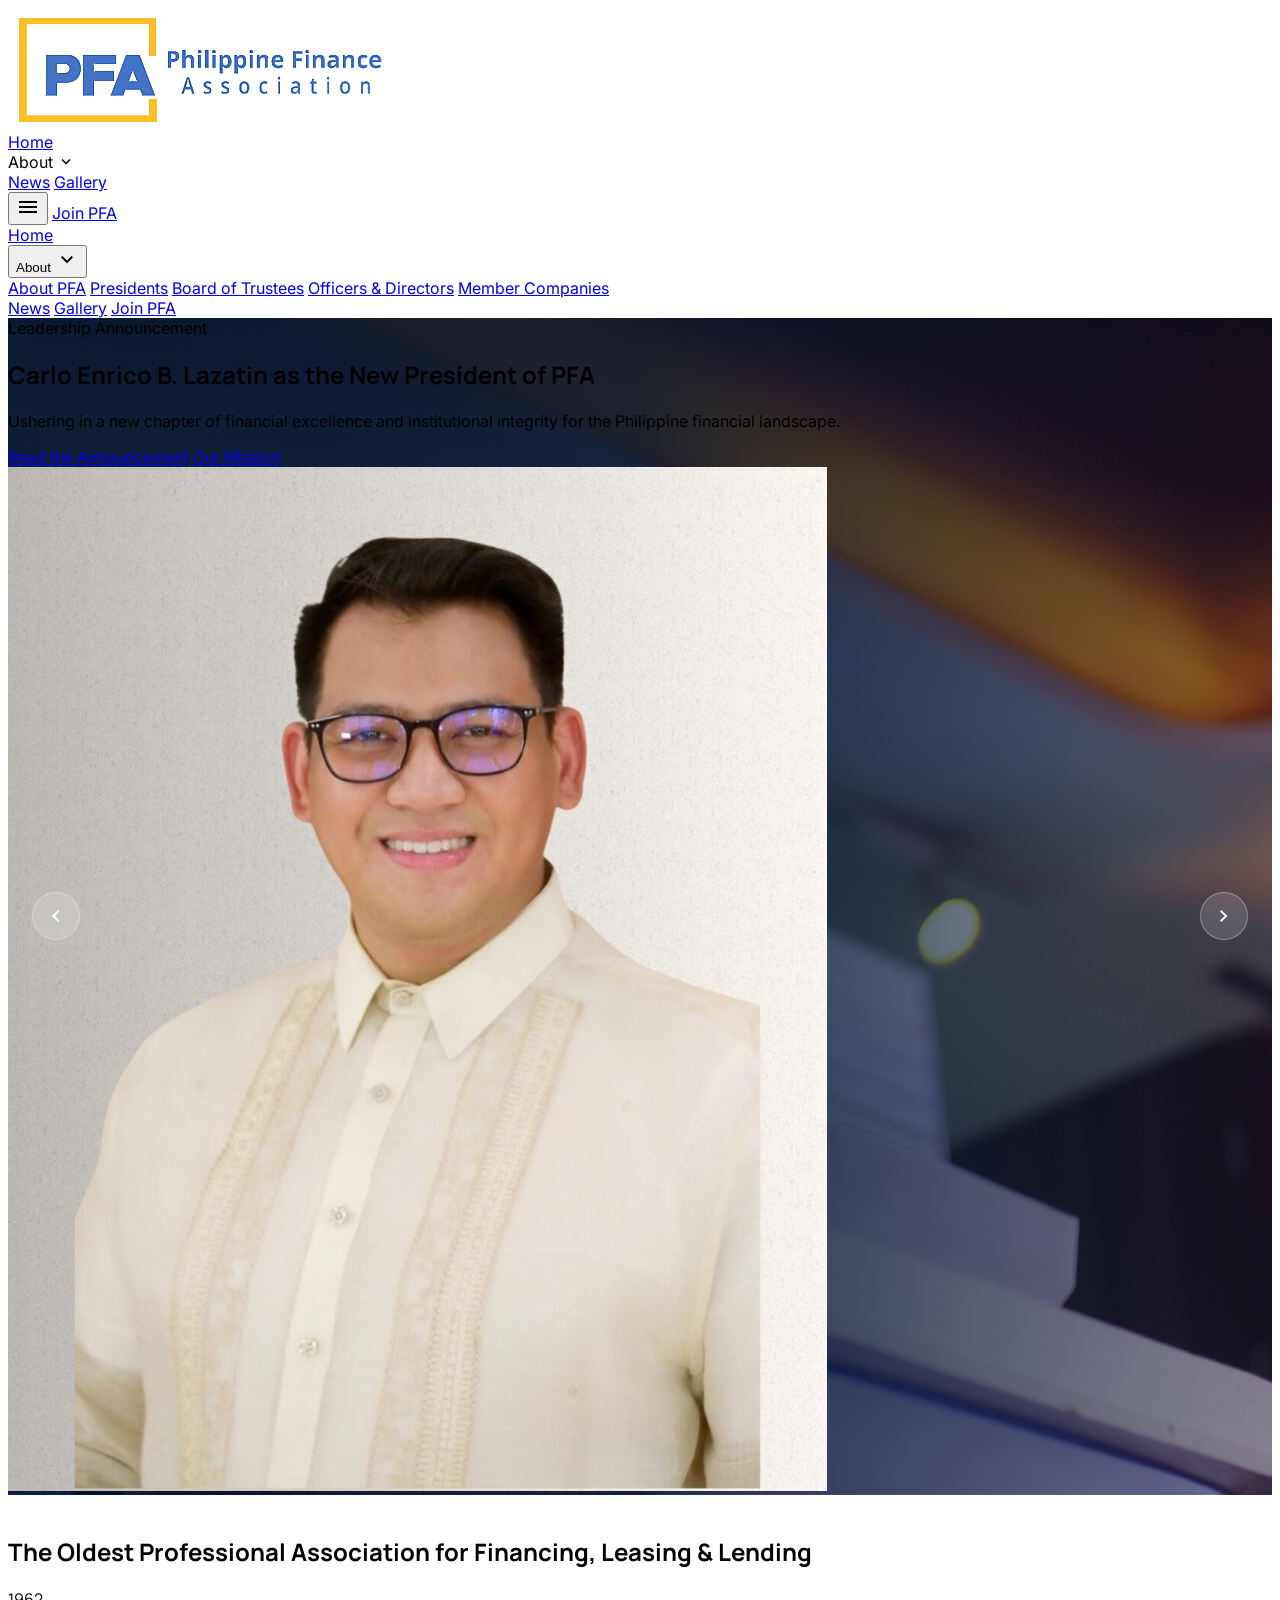
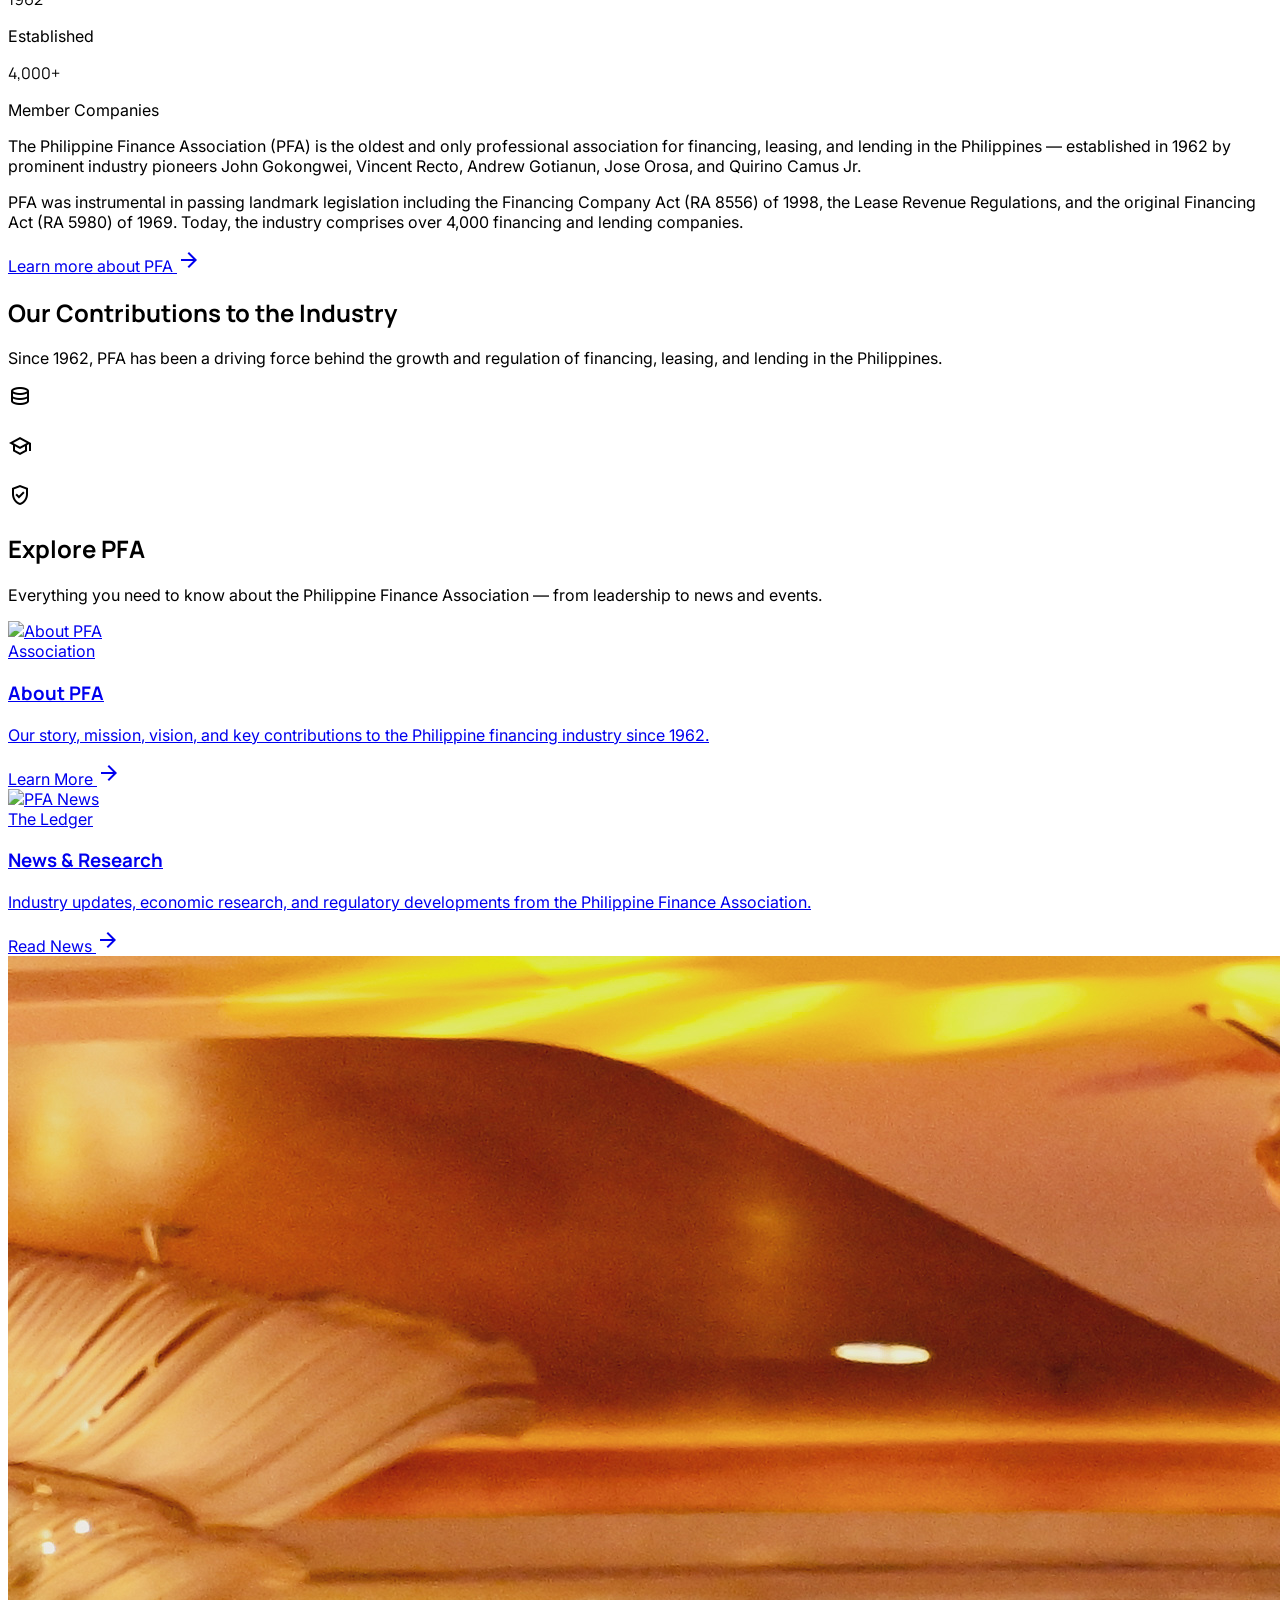
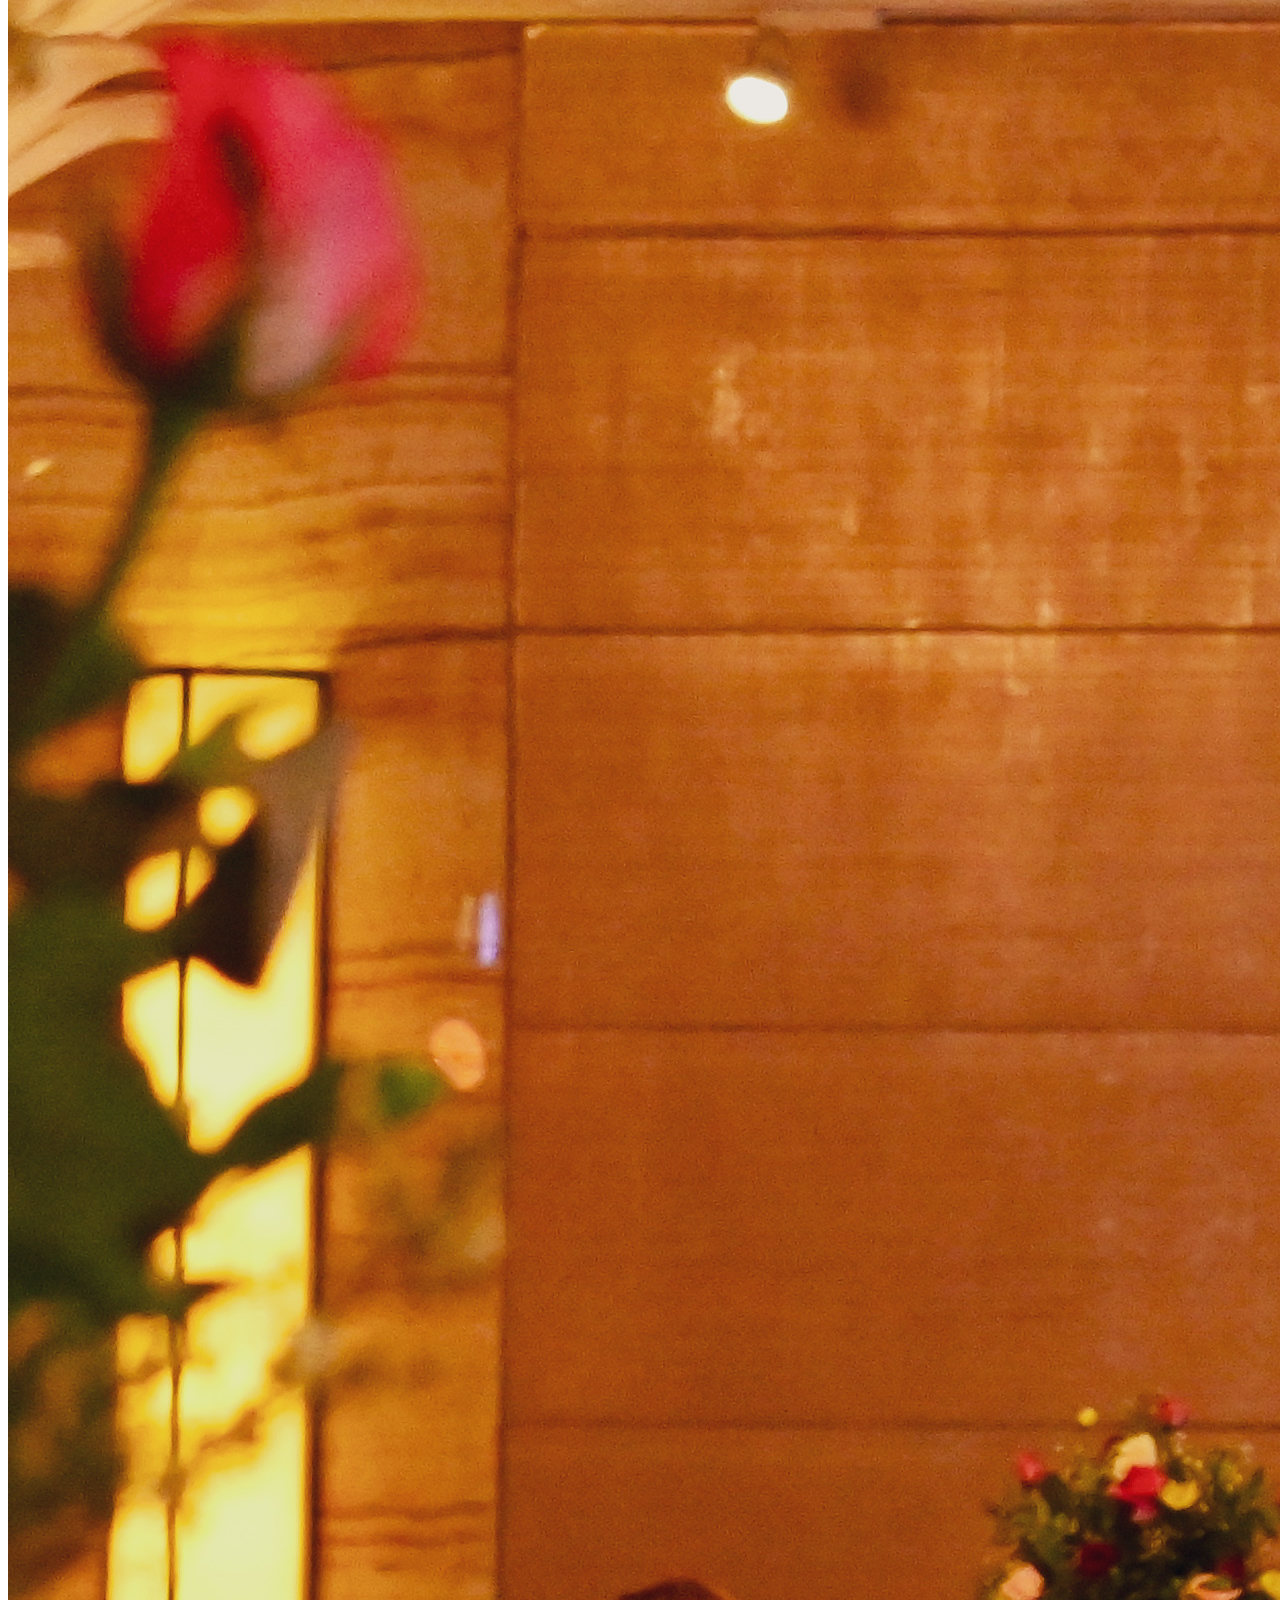
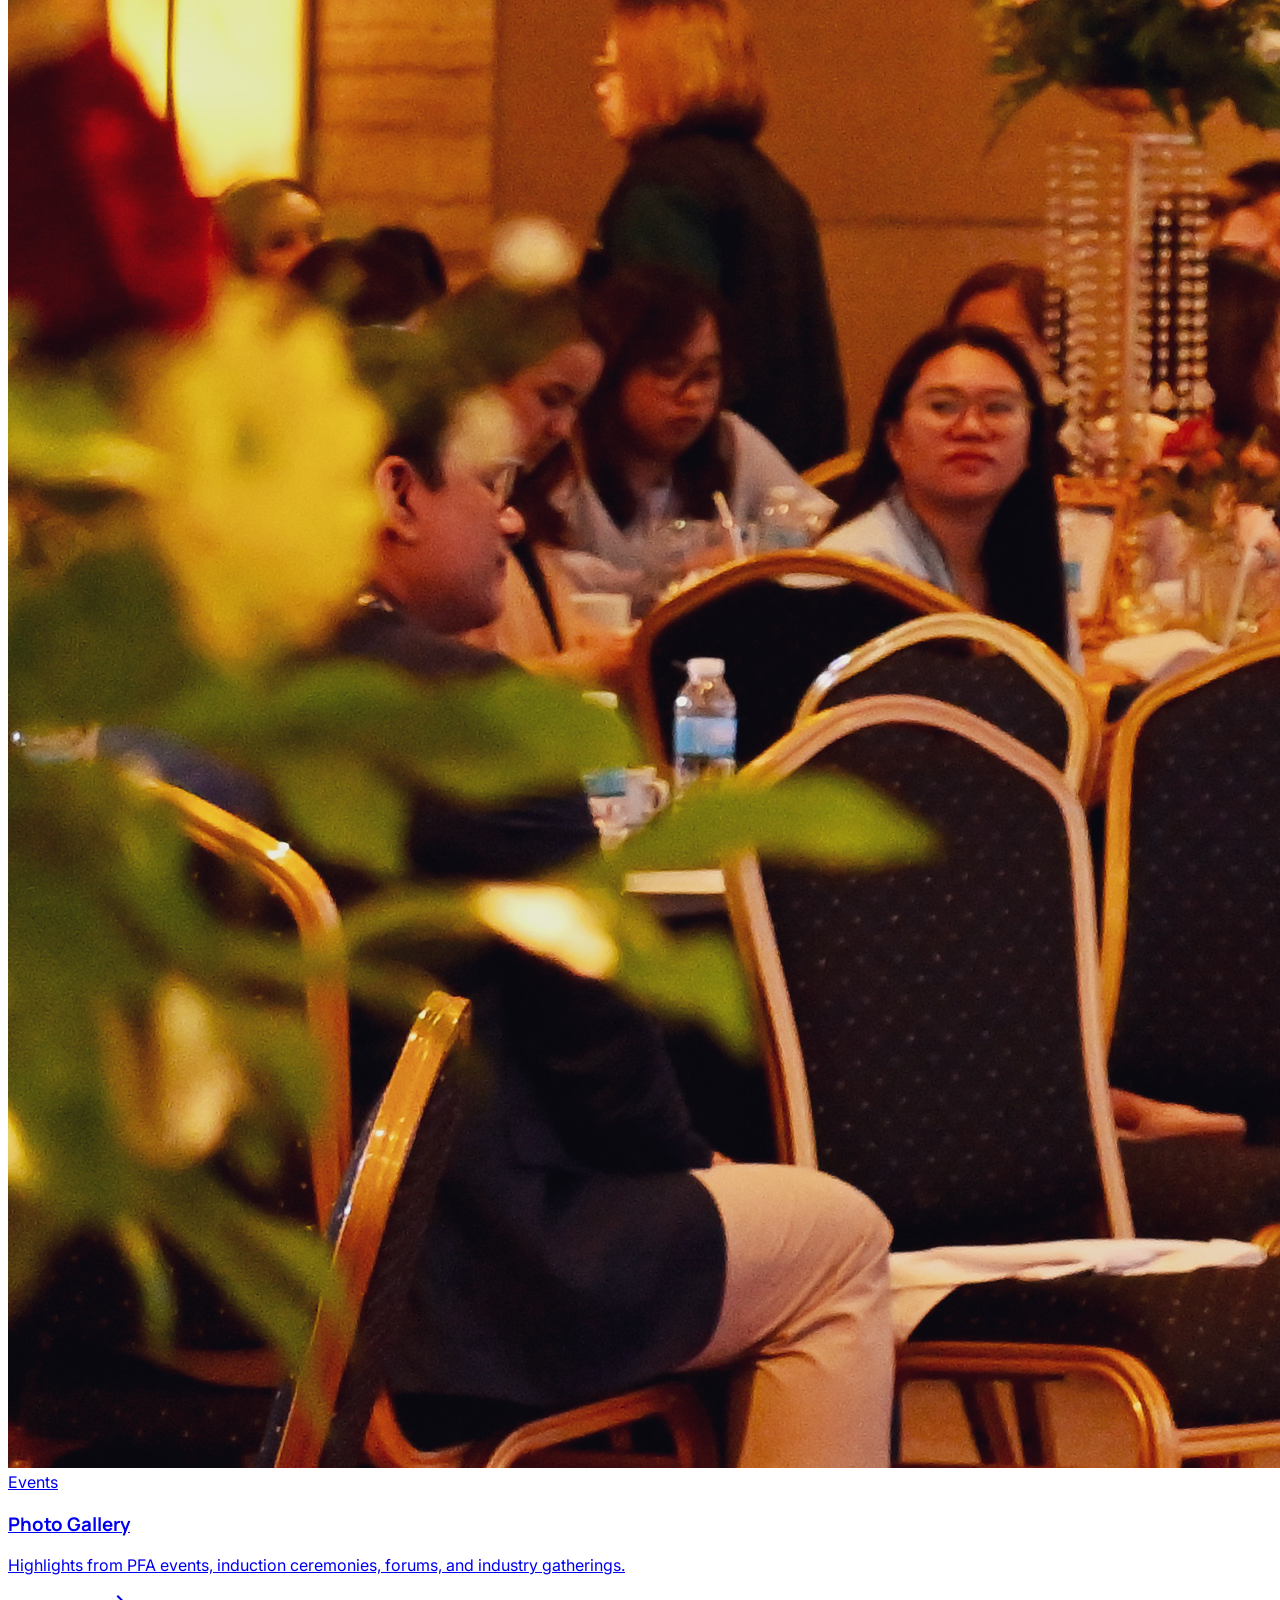
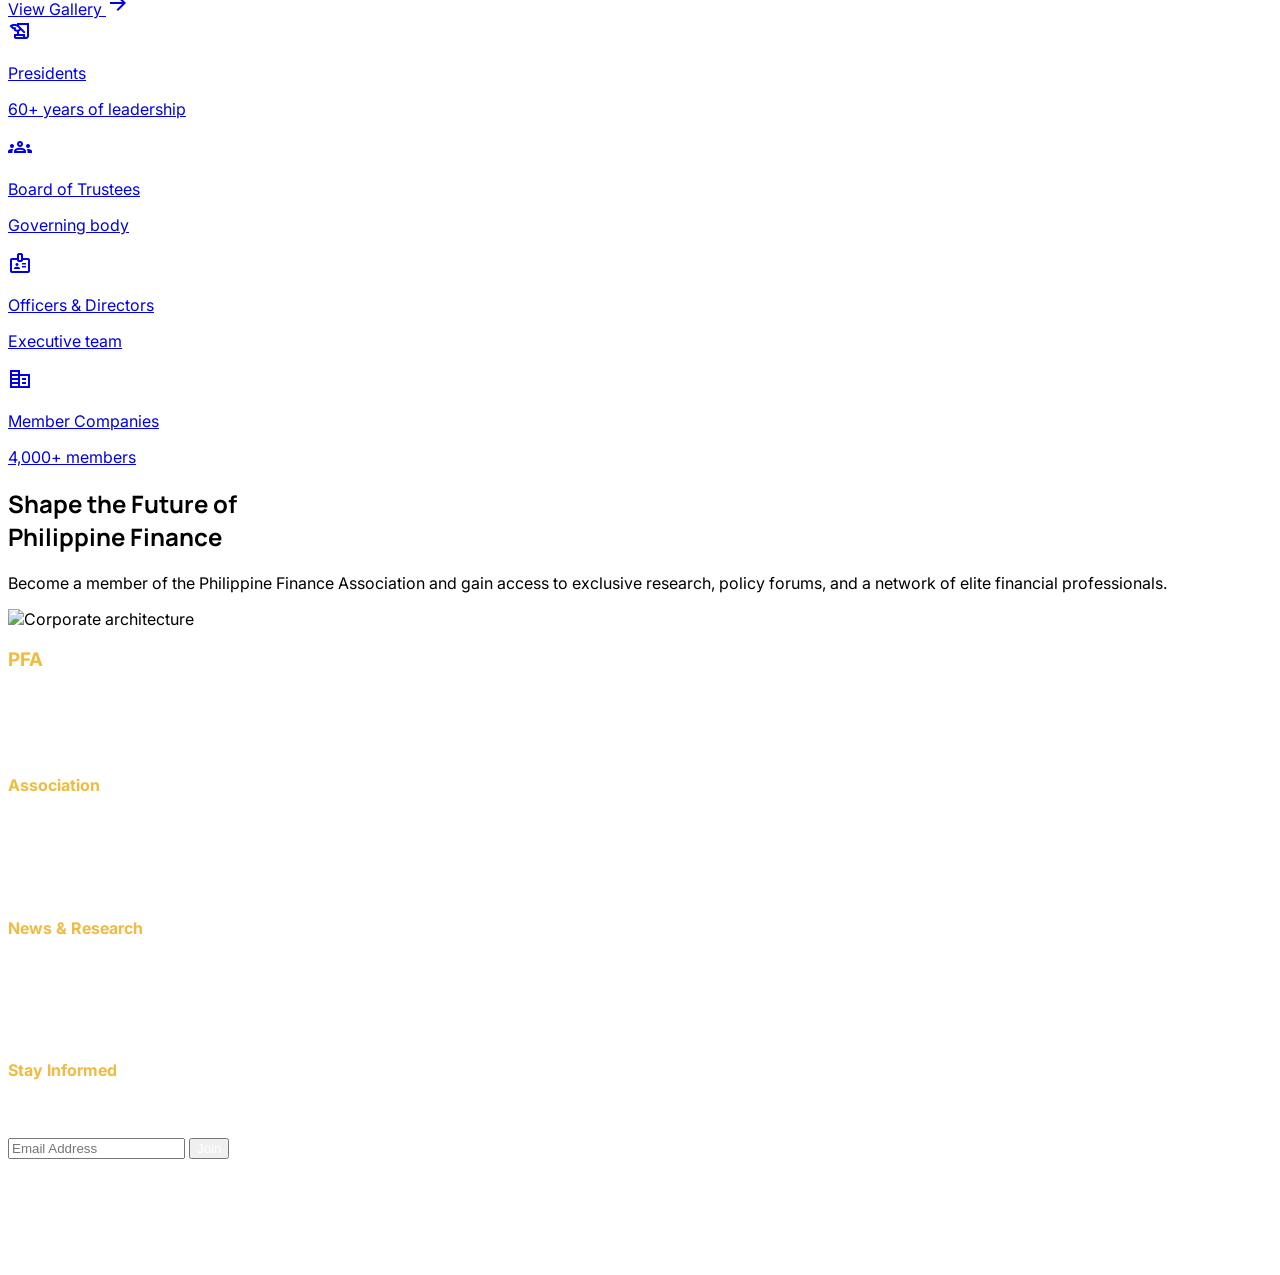
==== commit b1db66e1: "revise the structure" ====
--- a/index.html
+++ b/index.html
@@ -80,6 +80,79 @@
         };
     </script>
     <link rel="stylesheet" href="assets/css/style.css" />
+    <style>
+        /* ── Self-contained dropdown ── */
+        .glass-nav { background: rgba(255,255,255,0.92); backdrop-filter: blur(20px); -webkit-backdrop-filter: blur(20px); }
+        .nav-dropdown { position: relative; }
+        .nav-dropdown-trigger { cursor: pointer; display: inline-flex; align-items: center; gap: 4px; user-select: none; }
+        .nav-dropdown-menu {
+            display: none;
+            position: absolute;
+            top: calc(100% + 4px);
+            left: 50%;
+            transform: translateX(-50%);
+            min-width: 240px;
+            background: #fff;
+            border-radius: 14px;
+            box-shadow: 0 8px 40px rgba(0,46,204,0.13), 0 2px 8px rgba(0,0,0,0.07);
+            padding: 8px;
+            z-index: 9999;
+            border: 1px solid rgba(0,46,204,0.07);
+            animation: dropFade 0.18s ease;
+        }
+        @keyframes dropFade {
+            from { opacity: 0; transform: translateX(-50%) translateY(-6px); }
+            to   { opacity: 1; transform: translateX(-50%) translateY(0); }
+        }
+        /* Invisible bridge so cursor can reach the menu without it closing */
+        .nav-dropdown-menu::after {
+            content: '';
+            position: absolute;
+            top: -16px;
+            left: 0;
+            width: 100%;
+            height: 16px;
+        }
+        /* Arrow pointer */
+        .nav-dropdown-menu::before {
+            content: '';
+            position: absolute;
+            top: -7px;
+            left: 50%;
+            width: 14px; height: 14px;
+            background: #fff;
+            border-left: 1px solid rgba(0,46,204,0.07);
+            border-top: 1px solid rgba(0,46,204,0.07);
+            border-radius: 3px 0 0 0;
+            transform: translateX(-50%) rotate(45deg);
+        }
+        .nav-dropdown:hover .nav-dropdown-menu,
+        .nav-dropdown:focus-within .nav-dropdown-menu { display: block; }
+        .nav-dropdown-menu a {
+            display: flex;
+            align-items: center;
+            gap: 10px;
+            padding: 10px 14px;
+            border-radius: 9px;
+            font-size: 0.875rem;
+            font-weight: 500;
+            color: #1e293b;
+            text-decoration: none;
+            transition: background 0.15s, color 0.15s;
+            white-space: nowrap;
+        }
+        .nav-dropdown-menu a:hover { background: #f0f3ff; color: #002ecc; }
+        .nav-dropdown-menu a .material-symbols-outlined {
+            font-size: 18px;
+            color: #002ecc;
+            opacity: 0.7;
+            flex-shrink: 0;
+        }
+        .nav-dropdown-menu a:hover .material-symbols-outlined { opacity: 1; }
+        /* Rotate arrow when open */
+        .nav-dropdown:hover .dropdown-arrow { transform: rotate(180deg); }
+        .dropdown-arrow { transition: transform 0.2s ease; display: inline-block; }
+    </style>
 </head>
 <body class="bg-background text-on-background selection:bg-secondary-fixed selection:text-on-secondary-fixed">
 
@@ -89,10 +162,22 @@
             <a href="index.html" class="flex items-center">
                 <img src="images/pfa.png" alt="PFA Logo" class="h-12 w-auto">
             </a>
-            <nav class="hidden md:flex items-center gap-8">
-                <a class="text-primary font-bold border-b-2 border-amber-500 transition-colors" href="index.html">Home</a>
-                <a class="text-slate-500 font-medium hover:text-primary transition-colors" href="about.html">About</a>
+            <nav class="hidden md:flex items-center gap-8" style="position:relative;">
+                <a class="text-primary font-bold border-b-2 border-amber-500" href="index.html">Home</a>
+                <div class="nav-dropdown">
+                    <span class="nav-dropdown-trigger text-slate-500 font-medium hover:text-primary transition-colors" tabindex="0">
+                        About <span class="material-symbols-outlined dropdown-arrow" style="font-size:18px;vertical-align:middle;line-height:1;">expand_more</span>
+                    </span>
+                    <div class="nav-dropdown-menu">
+                        <a href="about.html"><span class="material-symbols-outlined">info</span>About PFA</a>
+                        <a href="presidents.html"><span class="material-symbols-outlined">history_edu</span>Presidents</a>
+                        <a href="trustees.html"><span class="material-symbols-outlined">groups</span>Board of Trustees</a>
+                        <a href="officers.html"><span class="material-symbols-outlined">badge</span>Officers &amp; Directors</a>
+                        <a href="members.html"><span class="material-symbols-outlined">corporate_fare</span>Member Companies</a>
+                    </div>
+                </div>
                 <a class="text-slate-500 font-medium hover:text-primary transition-colors" href="news.html">News</a>
+                <a class="text-slate-500 font-medium hover:text-primary transition-colors" href="gallery.html">Gallery</a>
             </nav>
             <button id="mobile-menu-btn" class="md:hidden p-2 rounded-lg hover:bg-surface-container transition-colors" aria-label="Open menu">
                 <span class="material-symbols-outlined text-primary">menu</span>
@@ -101,17 +186,28 @@
                 Join PFA
             </a>
         </div>
-        <div id="mobile-menu" class="hidden md:hidden bg-white border-t border-outline-variant/20 px-6 py-4 space-y-3">
-            <a href="index.html" class="block py-2 text-primary font-medium">Home</a>
-            <a href="about.html" class="block py-2 text-primary font-medium">About</a>
-            <a href="news.html" class="block py-2 text-primary font-medium">News</a>
+        <div id="mobile-menu" class="hidden md:hidden bg-white border-t border-outline-variant/20 px-6 py-4 space-y-1">
+            <a href="index.html" class="block py-2 text-primary font-bold">Home</a>
+            <div>
+                <button id="mobile-about-btn" class="flex items-center justify-between w-full py-2 text-slate-600 font-medium">
+                    About <span class="material-symbols-outlined text-sm">expand_more</span>
+                </button>
+                <div id="mobile-about-menu" class="hidden pl-4 space-y-1 pb-2">
+                    <a href="about.html" class="block py-1.5 text-slate-600 text-sm">About PFA</a>
+                    <a href="presidents.html" class="block py-1.5 text-slate-600 text-sm">Presidents</a>
+                    <a href="trustees.html" class="block py-1.5 text-slate-600 text-sm">Board of Trustees</a>
+                    <a href="officers.html" class="block py-1.5 text-slate-600 text-sm">Officers &amp; Directors</a>
+                    <a href="members.html" class="block py-1.5 text-slate-600 text-sm">Member Companies</a>
+                </div>
+            </div>
+            <a href="news.html" class="block py-2 text-slate-600 font-medium">News</a>
+            <a href="gallery.html" class="block py-2 text-slate-600 font-medium">Gallery</a>
             <a href="about.html#membership" class="block py-2 text-amber-600 font-bold">Join PFA</a>
         </div>
     </header>
     <script>
-    document.getElementById('mobile-menu-btn')?.addEventListener('click', function () {
-        document.getElementById('mobile-menu').classList.toggle('hidden');
-    });
+    document.getElementById('mobile-menu-btn')?.addEventListener('click',function(){document.getElementById('mobile-menu').classList.toggle('hidden');});
+    document.getElementById('mobile-about-btn')?.addEventListener('click',function(){document.getElementById('mobile-about-menu').classList.toggle('hidden');});
     </script>
 
     <main class="pt-20">
@@ -279,6 +375,86 @@
                         <p class="text-on-surface-variant leading-relaxed mb-6"></p>
                         <div class="h-1 w-12 bg-secondary-container"></div>
                     </div>
+                </div>
+            </div>
+        </section>
+
+        <!-- ── Explore PFA ─────────────────────────────────────── -->
+        <section class="py-24 bg-surface-container-lowest">
+            <div class="max-w-7xl mx-auto px-6 md:px-8">
+                <div class="text-center max-w-2xl mx-auto mb-16 reveal">
+                    <h2 class="text-4xl font-bold text-primary font-headline mb-4">Explore PFA</h2>
+                    <p class="text-on-surface-variant">Everything you need to know about the Philippine Finance Association — from leadership to news and events.</p>
+                </div>
+                <div class="grid grid-cols-1 md:grid-cols-3 gap-8">
+                    <!-- About -->
+                    <a href="about.html" class="group bg-surface rounded-2xl overflow-hidden border border-outline-variant/10 shadow-sm hover:shadow-xl transition-all duration-300 reveal reveal-delay-1">
+                        <div class="h-48 overflow-hidden">
+                            <img src="https://images.unsplash.com/photo-1486406146926-c627a92ad1ab?w=800&q=80" alt="About PFA" class="w-full h-full object-cover group-hover:scale-105 transition-transform duration-500 grayscale brightness-90" />
+                        </div>
+                        <div class="p-8">
+                            <span class="text-xs font-bold text-secondary uppercase tracking-widest">Association</span>
+                            <h3 class="text-xl font-bold text-primary font-headline mt-2 mb-3">About PFA</h3>
+                            <p class="text-sm text-on-surface-variant leading-relaxed mb-4">Our story, mission, vision, and key contributions to the Philippine financing industry since 1962.</p>
+                            <span class="inline-flex items-center gap-1 text-primary font-semibold text-sm group-hover:gap-2 transition-all">Learn More <span class="material-symbols-outlined text-sm">arrow_forward</span></span>
+                        </div>
+                    </a>
+                    <!-- News -->
+                    <a href="news.html" class="group bg-surface rounded-2xl overflow-hidden border border-outline-variant/10 shadow-sm hover:shadow-xl transition-all duration-300 reveal reveal-delay-2">
+                        <div class="h-48 overflow-hidden">
+                            <img src="https://images.unsplash.com/photo-1560472354-b33ff0c44a43?w=800&q=80" alt="PFA News" class="w-full h-full object-cover group-hover:scale-105 transition-transform duration-500" />
+                        </div>
+                        <div class="p-8">
+                            <span class="text-xs font-bold text-secondary uppercase tracking-widest">The Ledger</span>
+                            <h3 class="text-xl font-bold text-primary font-headline mt-2 mb-3">News &amp; Research</h3>
+                            <p class="text-sm text-on-surface-variant leading-relaxed mb-4">Industry updates, economic research, and regulatory developments from the Philippine Finance Association.</p>
+                            <span class="inline-flex items-center gap-1 text-primary font-semibold text-sm group-hover:gap-2 transition-all">Read News <span class="material-symbols-outlined text-sm">arrow_forward</span></span>
+                        </div>
+                    </a>
+                    <!-- Gallery -->
+                    <a href="gallery.html" class="group bg-surface rounded-2xl overflow-hidden border border-outline-variant/10 shadow-sm hover:shadow-xl transition-all duration-300 reveal reveal-delay-3">
+                        <div class="h-48 overflow-hidden">
+                            <img src="images/pfa-img1.jpg" alt="PFA Gallery" class="w-full h-full object-cover group-hover:scale-105 transition-transform duration-500" />
+                        </div>
+                        <div class="p-8">
+                            <span class="text-xs font-bold text-secondary uppercase tracking-widest">Events</span>
+                            <h3 class="text-xl font-bold text-primary font-headline mt-2 mb-3">Photo Gallery</h3>
+                            <p class="text-sm text-on-surface-variant leading-relaxed mb-4">Highlights from PFA events, induction ceremonies, forums, and industry gatherings.</p>
+                            <span class="inline-flex items-center gap-1 text-primary font-semibold text-sm group-hover:gap-2 transition-all">View Gallery <span class="material-symbols-outlined text-sm">arrow_forward</span></span>
+                        </div>
+                    </a>
+                </div>
+
+                <!-- Leadership row -->
+                <div class="grid grid-cols-2 md:grid-cols-4 gap-4 mt-8">
+                    <a href="presidents.html" class="group flex items-center gap-3 bg-surface-container-low rounded-xl p-5 border border-outline-variant/10 hover:bg-surface-container hover:shadow-md transition-all reveal">
+                        <span class="material-symbols-outlined text-primary text-2xl">history_edu</span>
+                        <div>
+                            <p class="font-bold text-primary text-sm">Presidents</p>
+                            <p class="text-xs text-on-surface-variant">60+ years of leadership</p>
+                        </div>
+                    </a>
+                    <a href="trustees.html" class="group flex items-center gap-3 bg-surface-container-low rounded-xl p-5 border border-outline-variant/10 hover:bg-surface-container hover:shadow-md transition-all reveal reveal-delay-1">
+                        <span class="material-symbols-outlined text-primary text-2xl">groups</span>
+                        <div>
+                            <p class="font-bold text-primary text-sm">Board of Trustees</p>
+                            <p class="text-xs text-on-surface-variant">Governing body</p>
+                        </div>
+                    </a>
+                    <a href="officers.html" class="group flex items-center gap-3 bg-surface-container-low rounded-xl p-5 border border-outline-variant/10 hover:bg-surface-container hover:shadow-md transition-all reveal reveal-delay-2">
+                        <span class="material-symbols-outlined text-primary text-2xl">badge</span>
+                        <div>
+                            <p class="font-bold text-primary text-sm">Officers &amp; Directors</p>
+                            <p class="text-xs text-on-surface-variant">Executive team</p>
+                        </div>
+                    </a>
+                    <a href="members.html" class="group flex items-center gap-3 bg-surface-container-low rounded-xl p-5 border border-outline-variant/10 hover:bg-surface-container hover:shadow-md transition-all reveal reveal-delay-3">
+                        <span class="material-symbols-outlined text-primary text-2xl">corporate_fare</span>
+                        <div>
+                            <p class="font-bold text-primary text-sm">Member Companies</p>
+                            <p class="text-xs text-on-surface-variant">4,000+ members</p>
+                        </div>
+                    </a>
                 </div>
             </div>
         </section>
@@ -368,4 +544,4 @@
     </footer>
     <script src="assets/js/main.js"></script>
 </body>
-</html>
+</html>
--- a/assets/css/style.css
+++ b/assets/css/style.css
@@ -28,6 +28,73 @@
     background: linear-gradient(135deg, #002ecc 0%, #f1ba40 100%);
     -webkit-background-clip: text;
     -webkit-text-fill-color: transparent;
+}
+
+/* ============================================================
+   Dropdown Nav
+   ============================================================ */
+.nav-dropdown {
+    position: relative;
+}
+
+.nav-dropdown-menu {
+    display: none !important;
+    position: absolute;
+    top: calc(100% + 12px);
+    left: 50%;
+    transform: translateX(-50%);
+    min-width: 200px;
+    background: #fff;
+    border: 1px solid #e2e8f8;
+    border-radius: 0.5rem;
+    box-shadow: 0 8px 32px rgba(0,46,204,0.10);
+    z-index: 100;
+    padding: 6px 0;
+}
+
+.nav-dropdown-menu::before {
+    content: '';
+    position: absolute;
+    top: -12px;
+    left: 0;
+    right: 0;
+    height: 12px;
+}
+
+.nav-dropdown:hover .nav-dropdown-menu,
+.nav-dropdown:focus-within .nav-dropdown-menu {
+    display: block !important;
+}
+
+.nav-dropdown-menu a {
+    display: block;
+    padding: 10px 18px;
+    font-size: 0.875rem;
+    font-weight: 500;
+    color: #43474f;
+    transition: background 0.15s, color 0.15s;
+    white-space: nowrap;
+}
+
+.nav-dropdown-menu a:hover {
+    background: #f0f3ff;
+    color: #002ecc;
+}
+
+.nav-dropdown-trigger {
+    display: flex;
+    align-items: center;
+    gap: 4px;
+    cursor: pointer;
+}
+
+.nav-dropdown-trigger .dropdown-arrow {
+    font-size: 18px;
+    transition: transform 0.2s;
+}
+
+.nav-dropdown:hover .dropdown-arrow {
+    transform: rotate(180deg);
 }
 
 /* ============================================================
@@ -182,13 +249,6 @@
 footer.bg-primary button {
     color: inherit;
 }
-@media (min-width: 768px) {
-    .timeline-dot {
-        position: absolute;
-        left: 50%;
-        transform: translateX(-50%);
-    }
-}
 
 /* Timeline dot positioning fix */
 @media (min-width: 768px) {
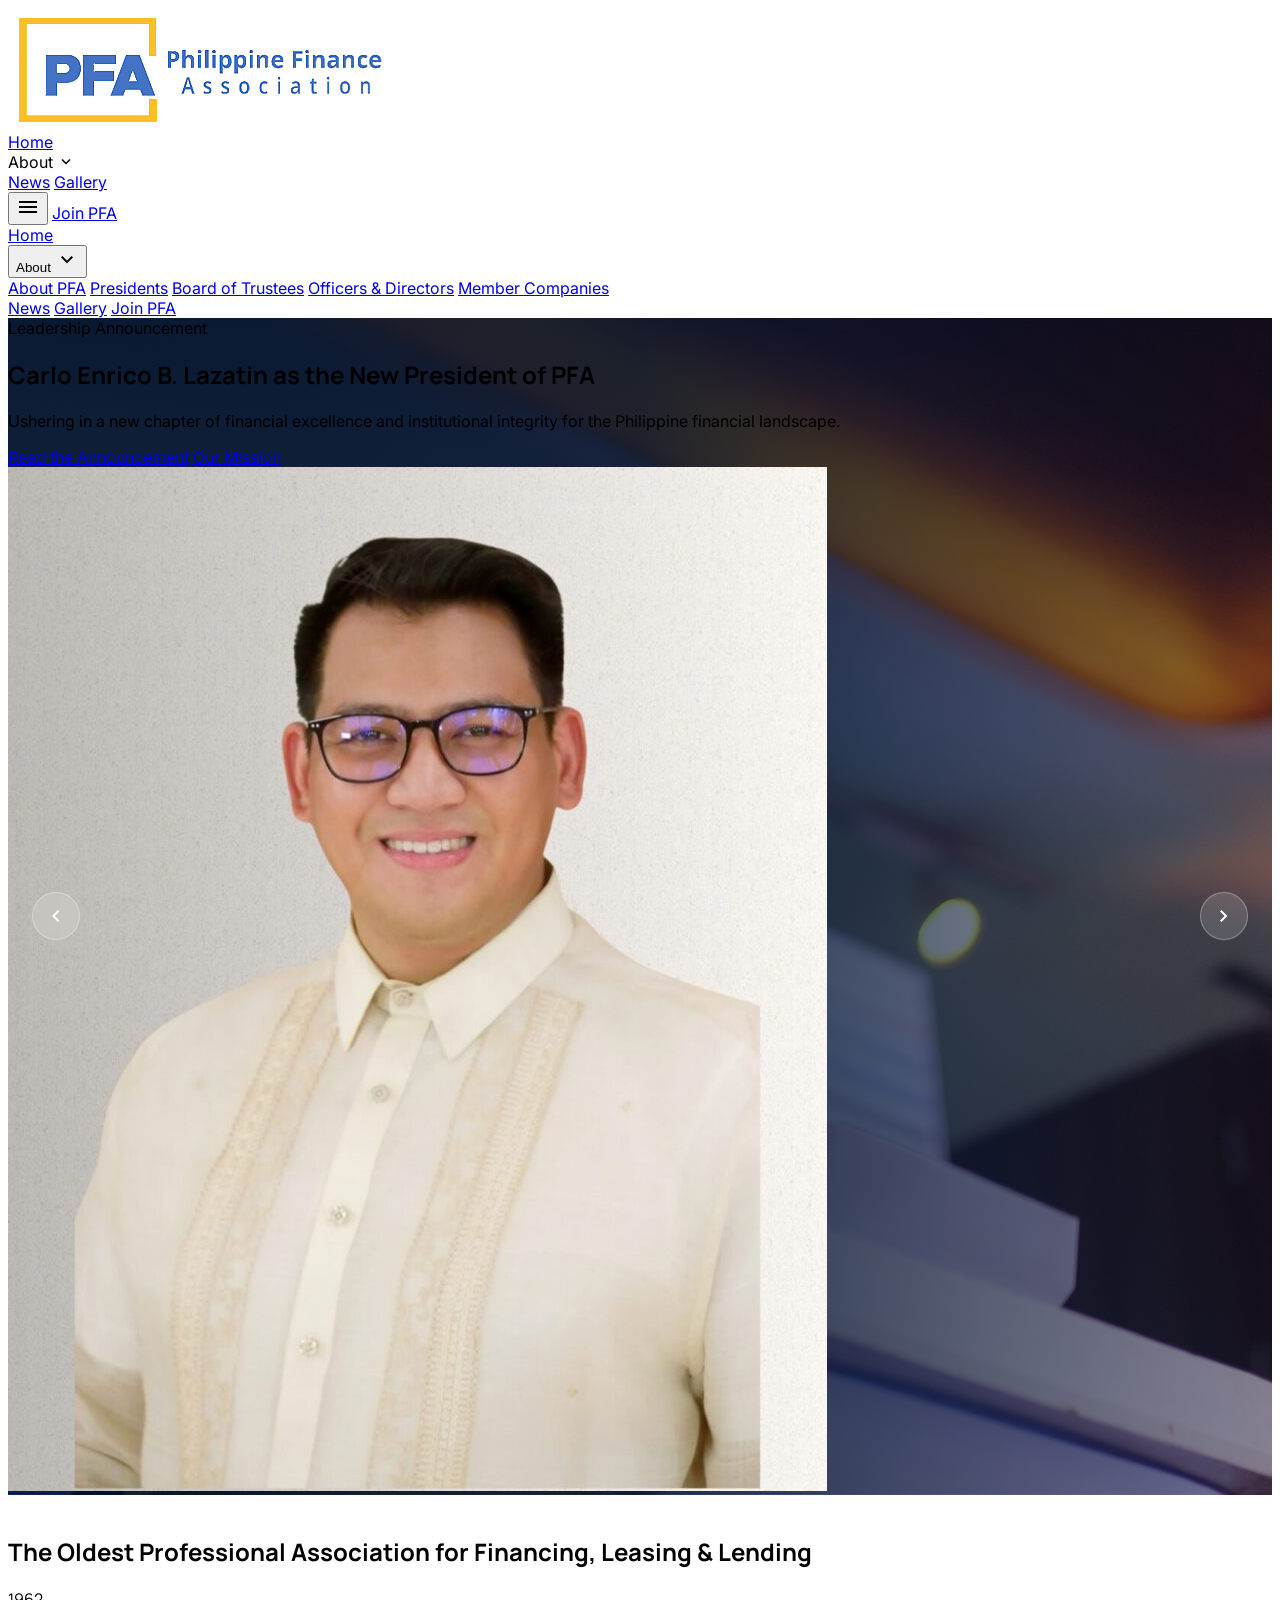
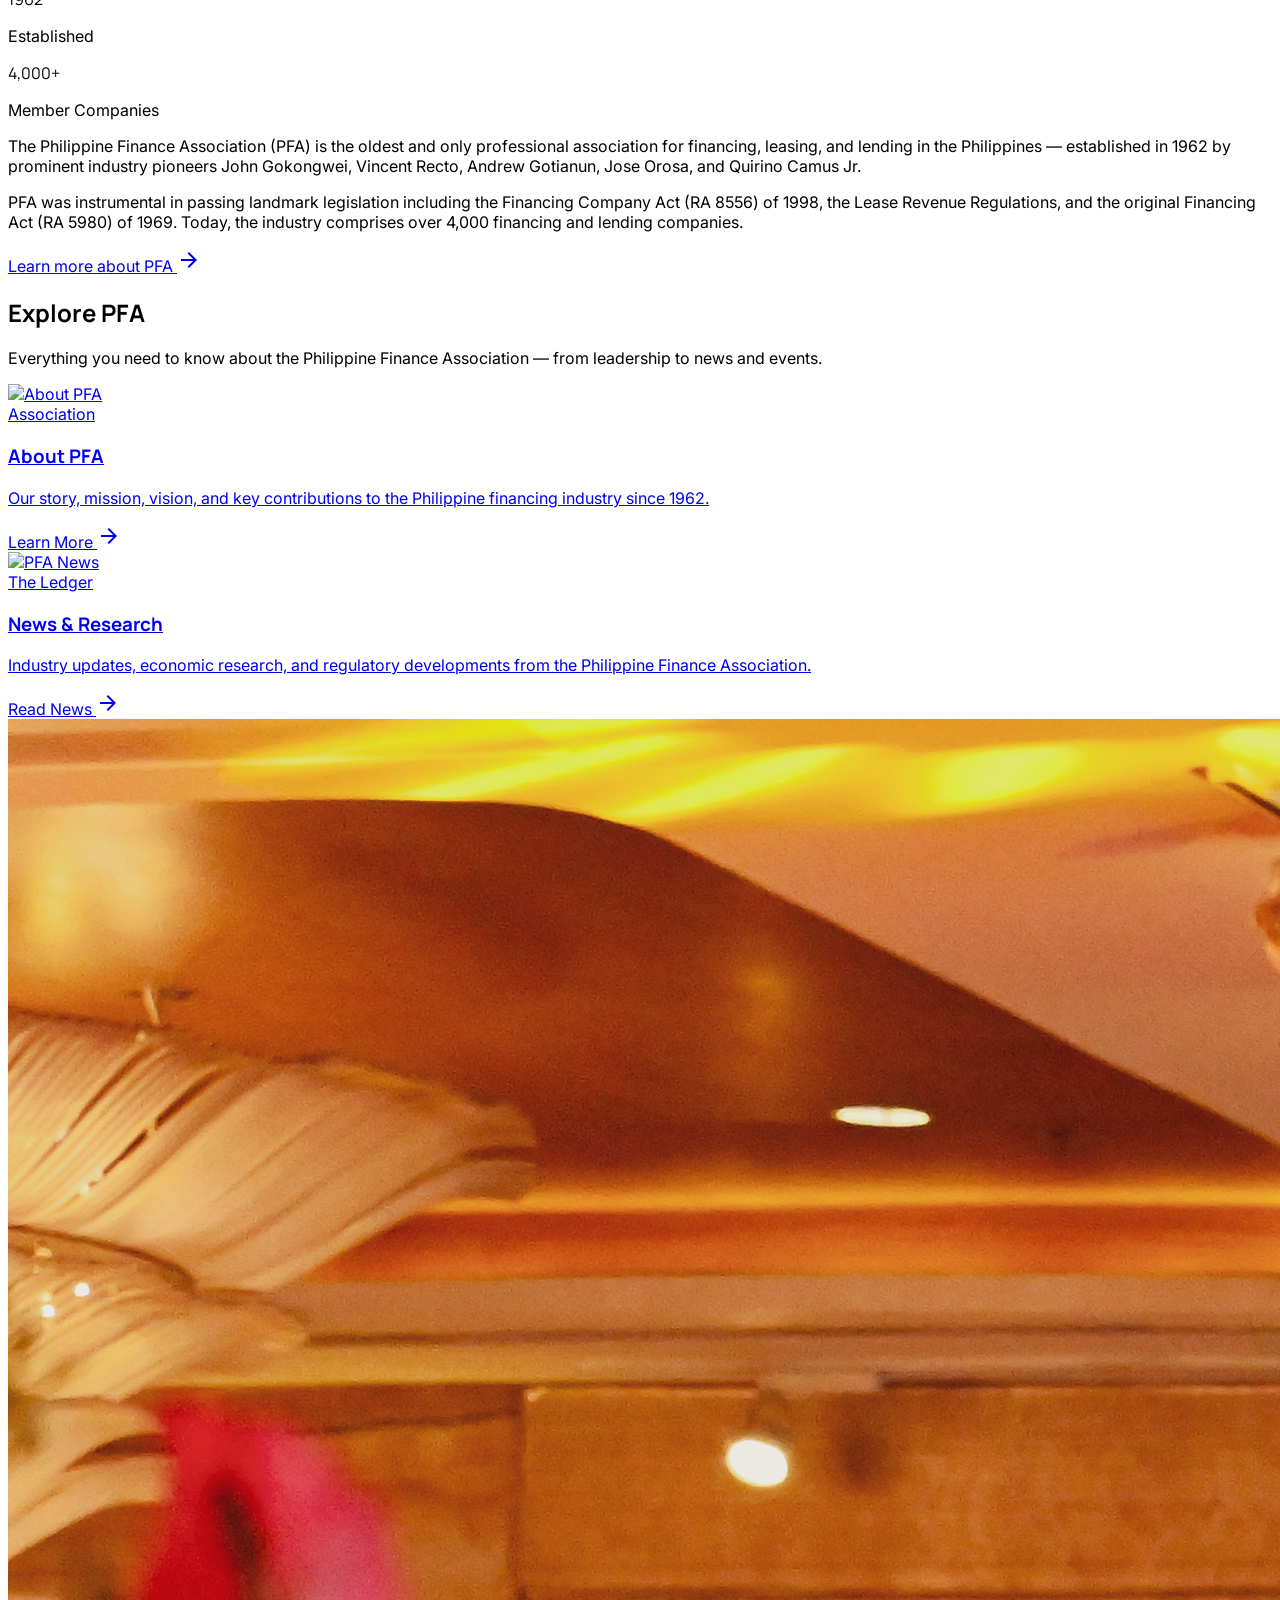
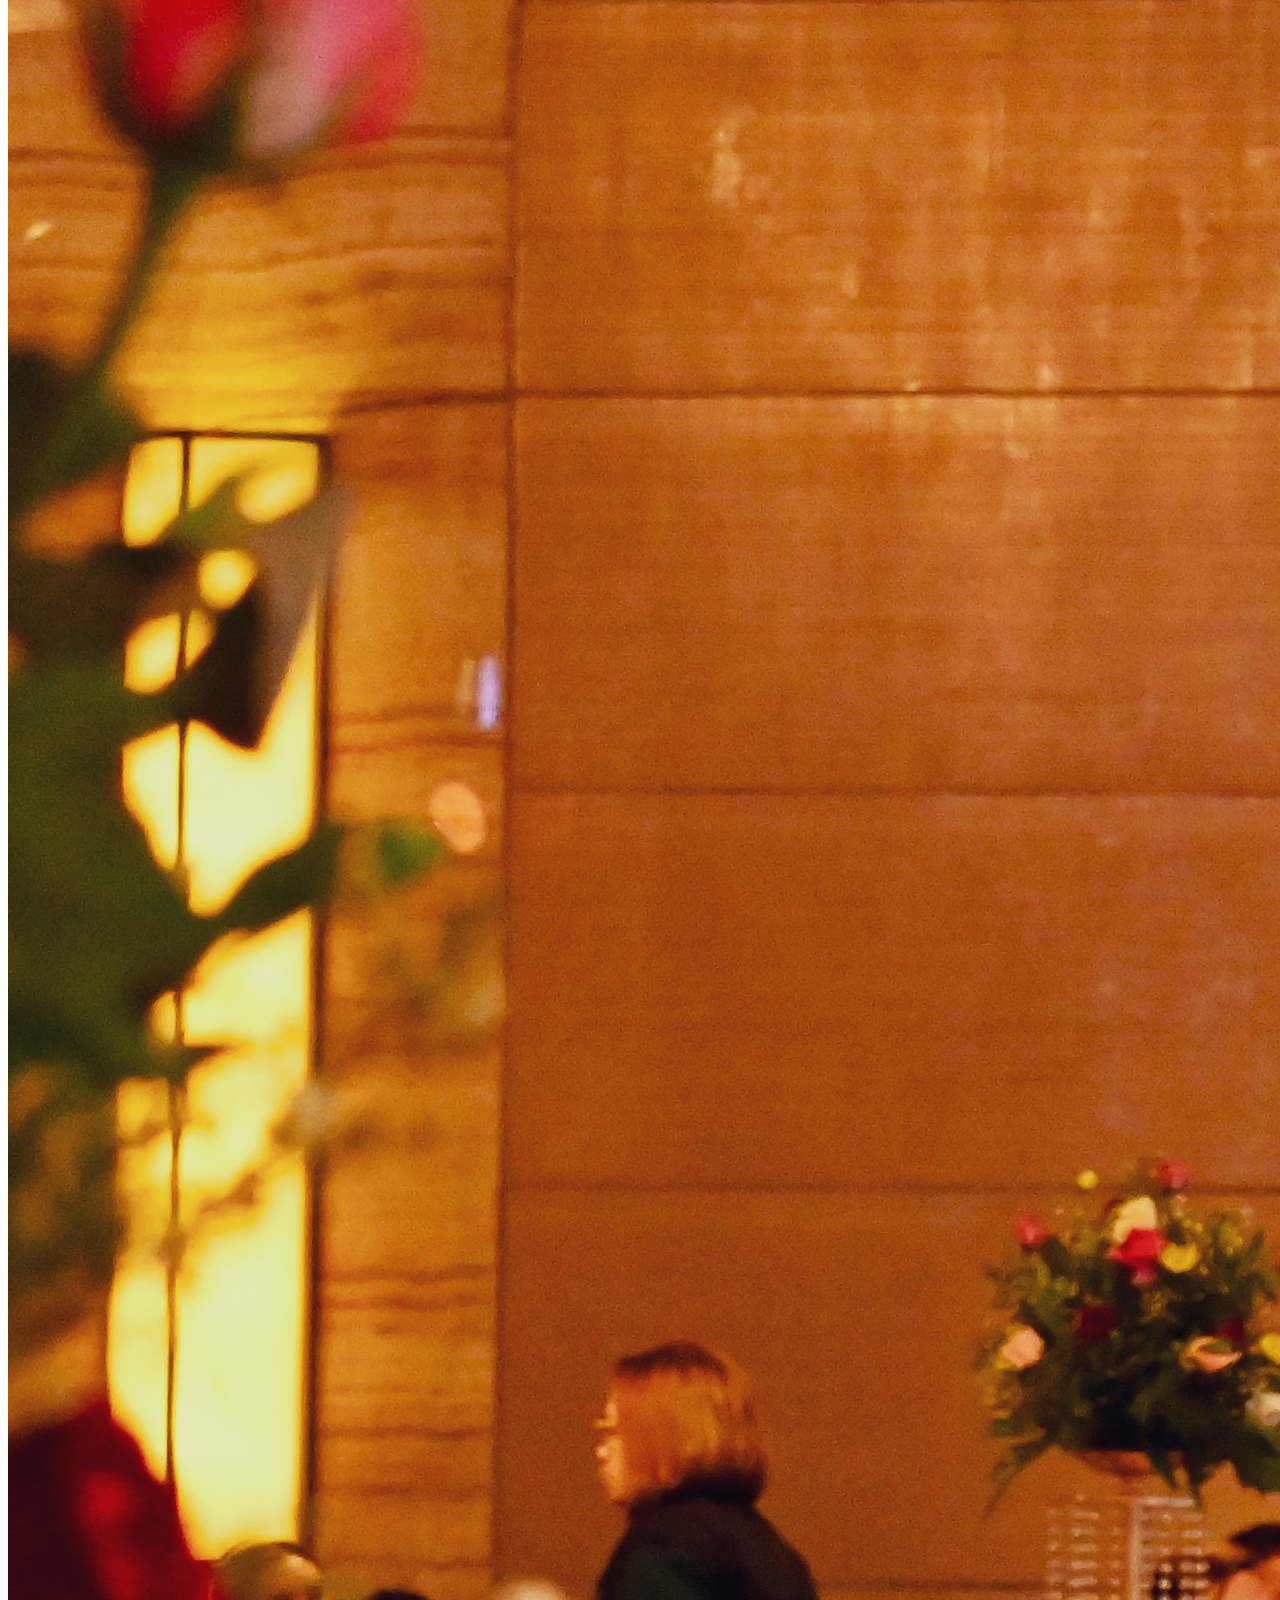
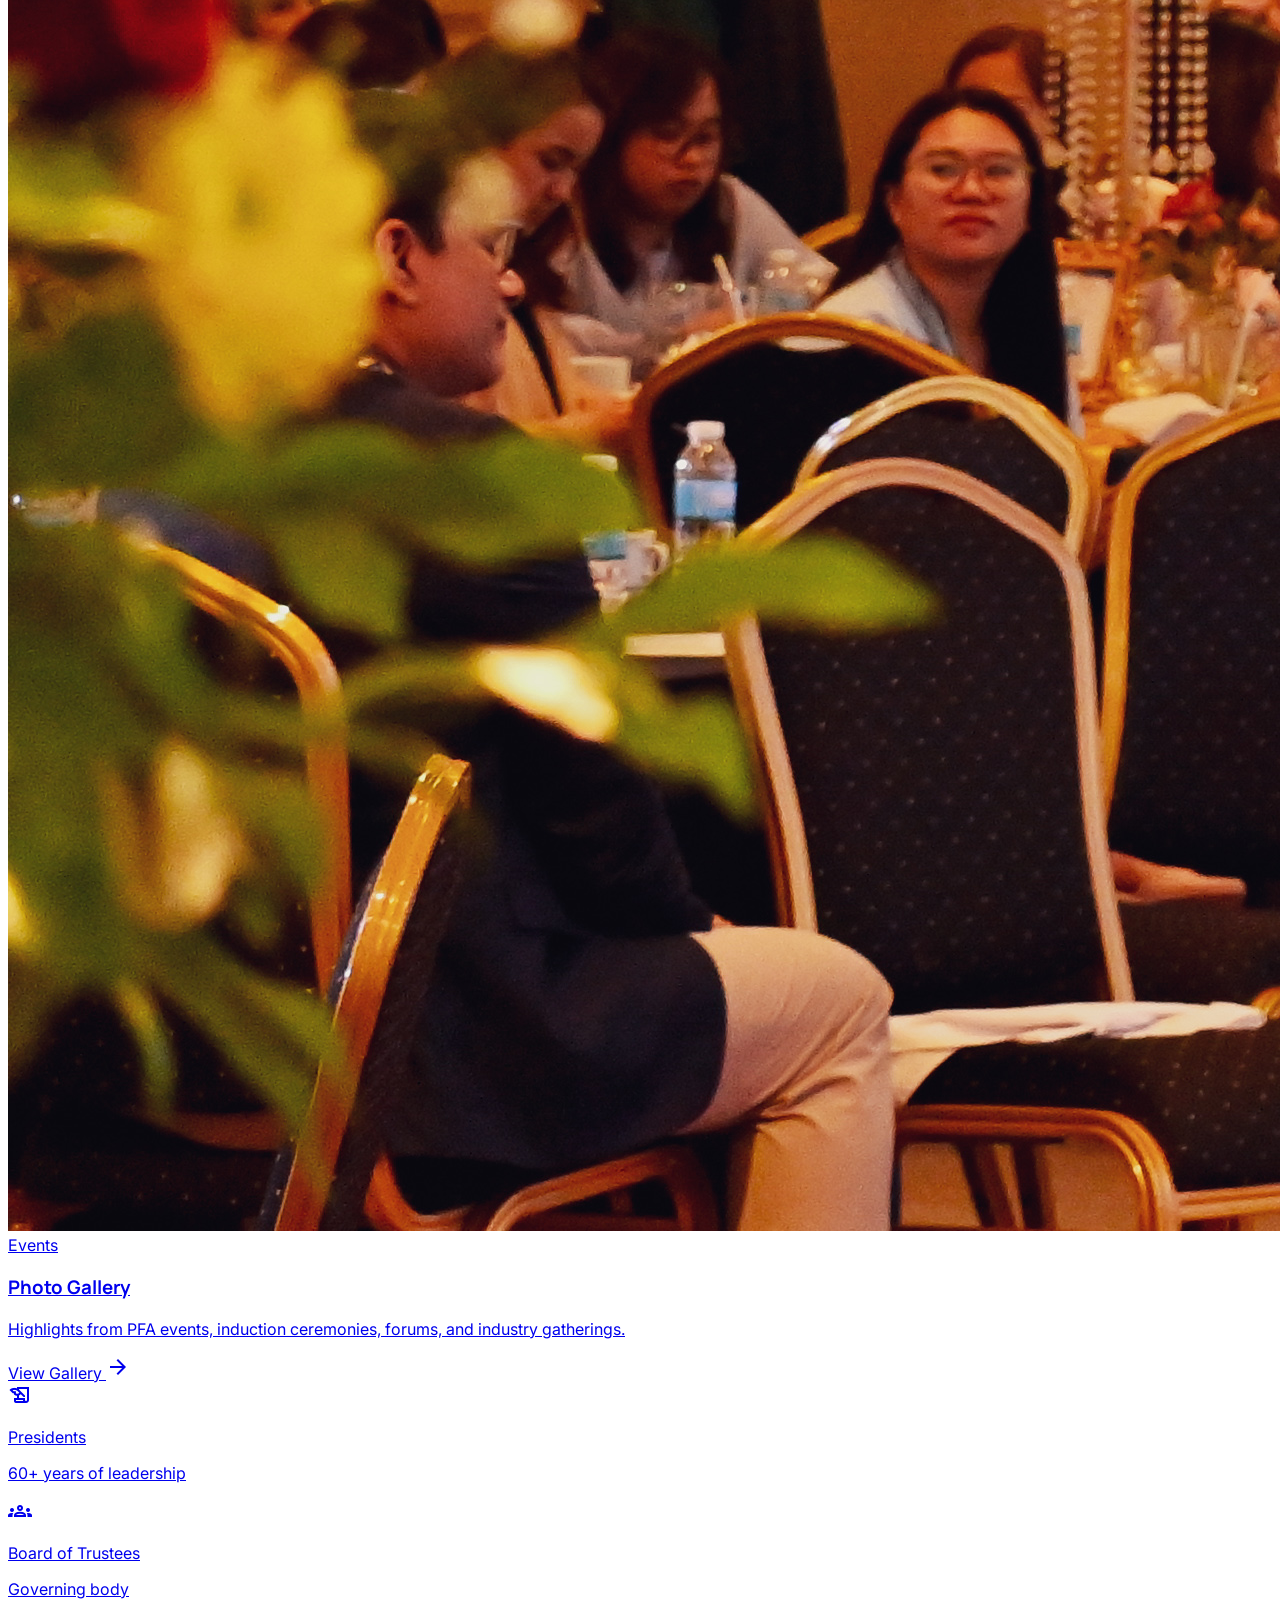
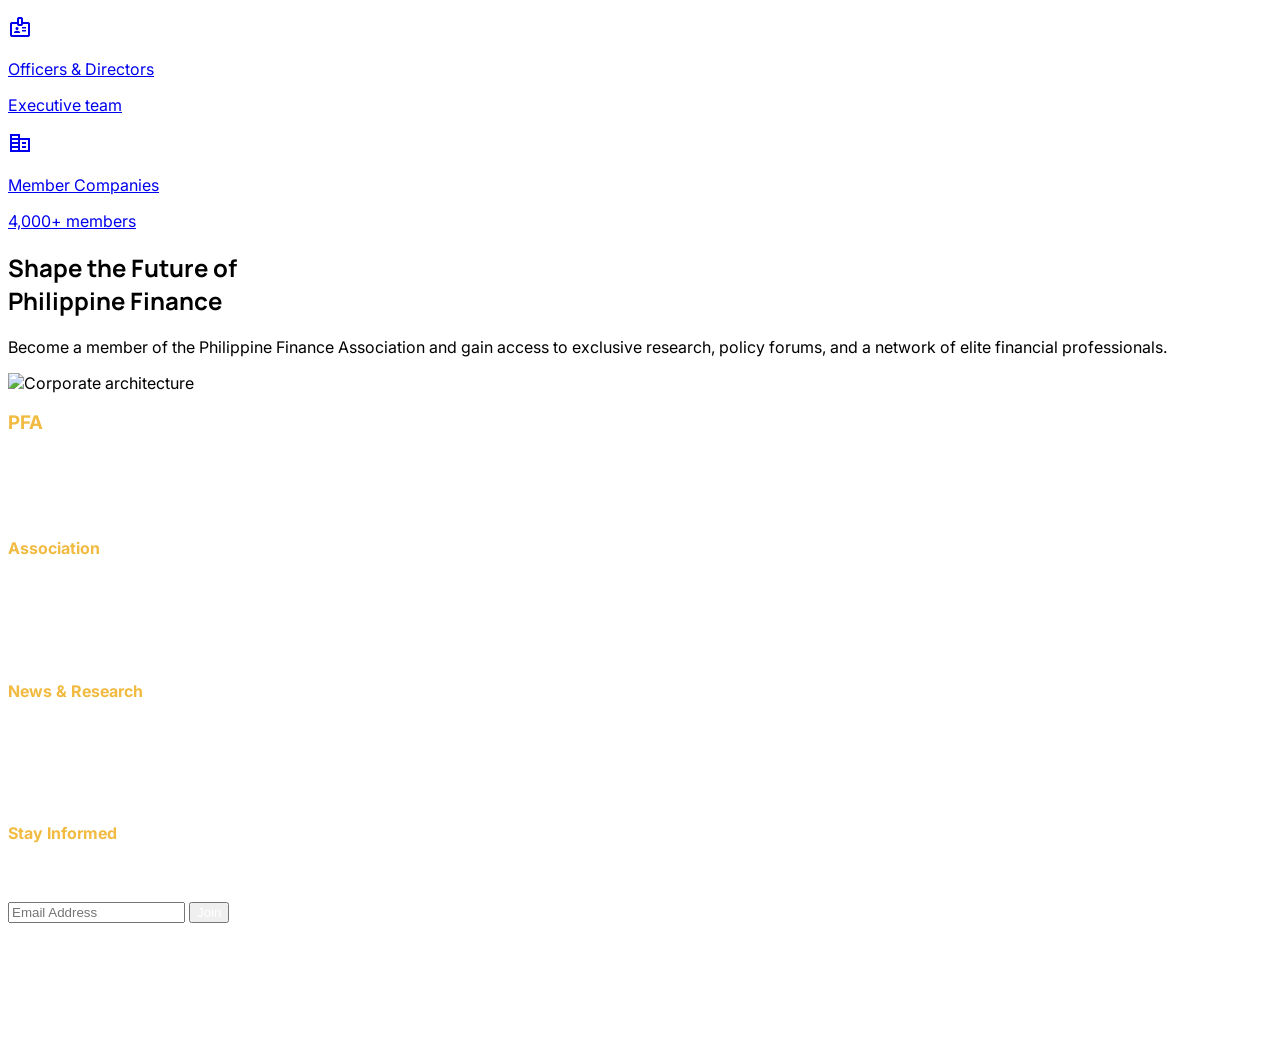
==== commit e2b8b795: "comment contributions" ====
--- a/index.html
+++ b/index.html
@@ -344,7 +344,7 @@
         </section>
 
         <!-- ── Strategic Framework ────────────────────────────── -->
-        <section id="contributions" class="py-24 bg-surface-container-lowest">
+        <!-- <section id="contributions" class="py-24 bg-surface-container-lowest">
             <div class="max-w-7xl mx-auto px-6 md:px-8">
                 <div class="text-center max-w-2xl mx-auto mb-16 reveal">
                     <h2 class="text-4xl font-bold text-primary font-headline mb-4">Our Contributions to the Industry</h2>
@@ -377,7 +377,7 @@
                     </div>
                 </div>
             </div>
-        </section>
+        </section> -->
 
         <!-- ── Explore PFA ─────────────────────────────────────── -->
         <section class="py-24 bg-surface-container-lowest">
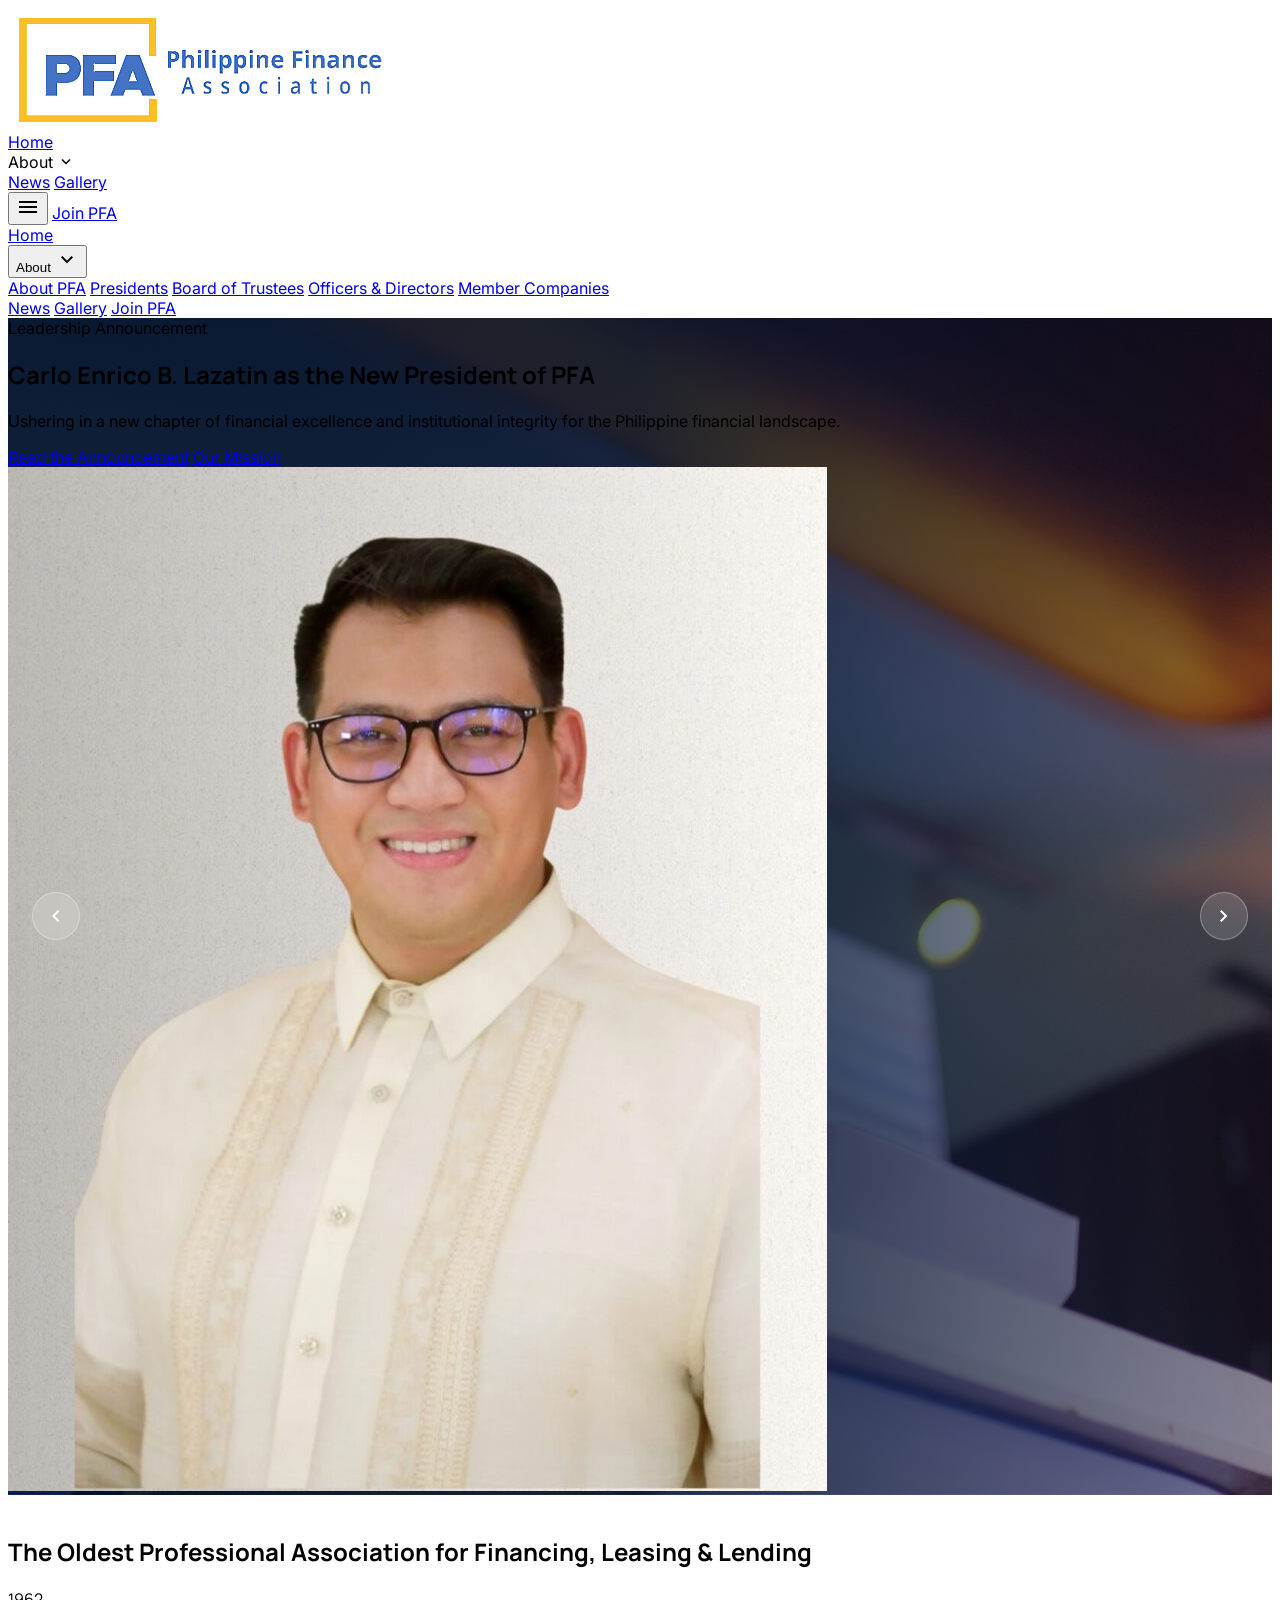
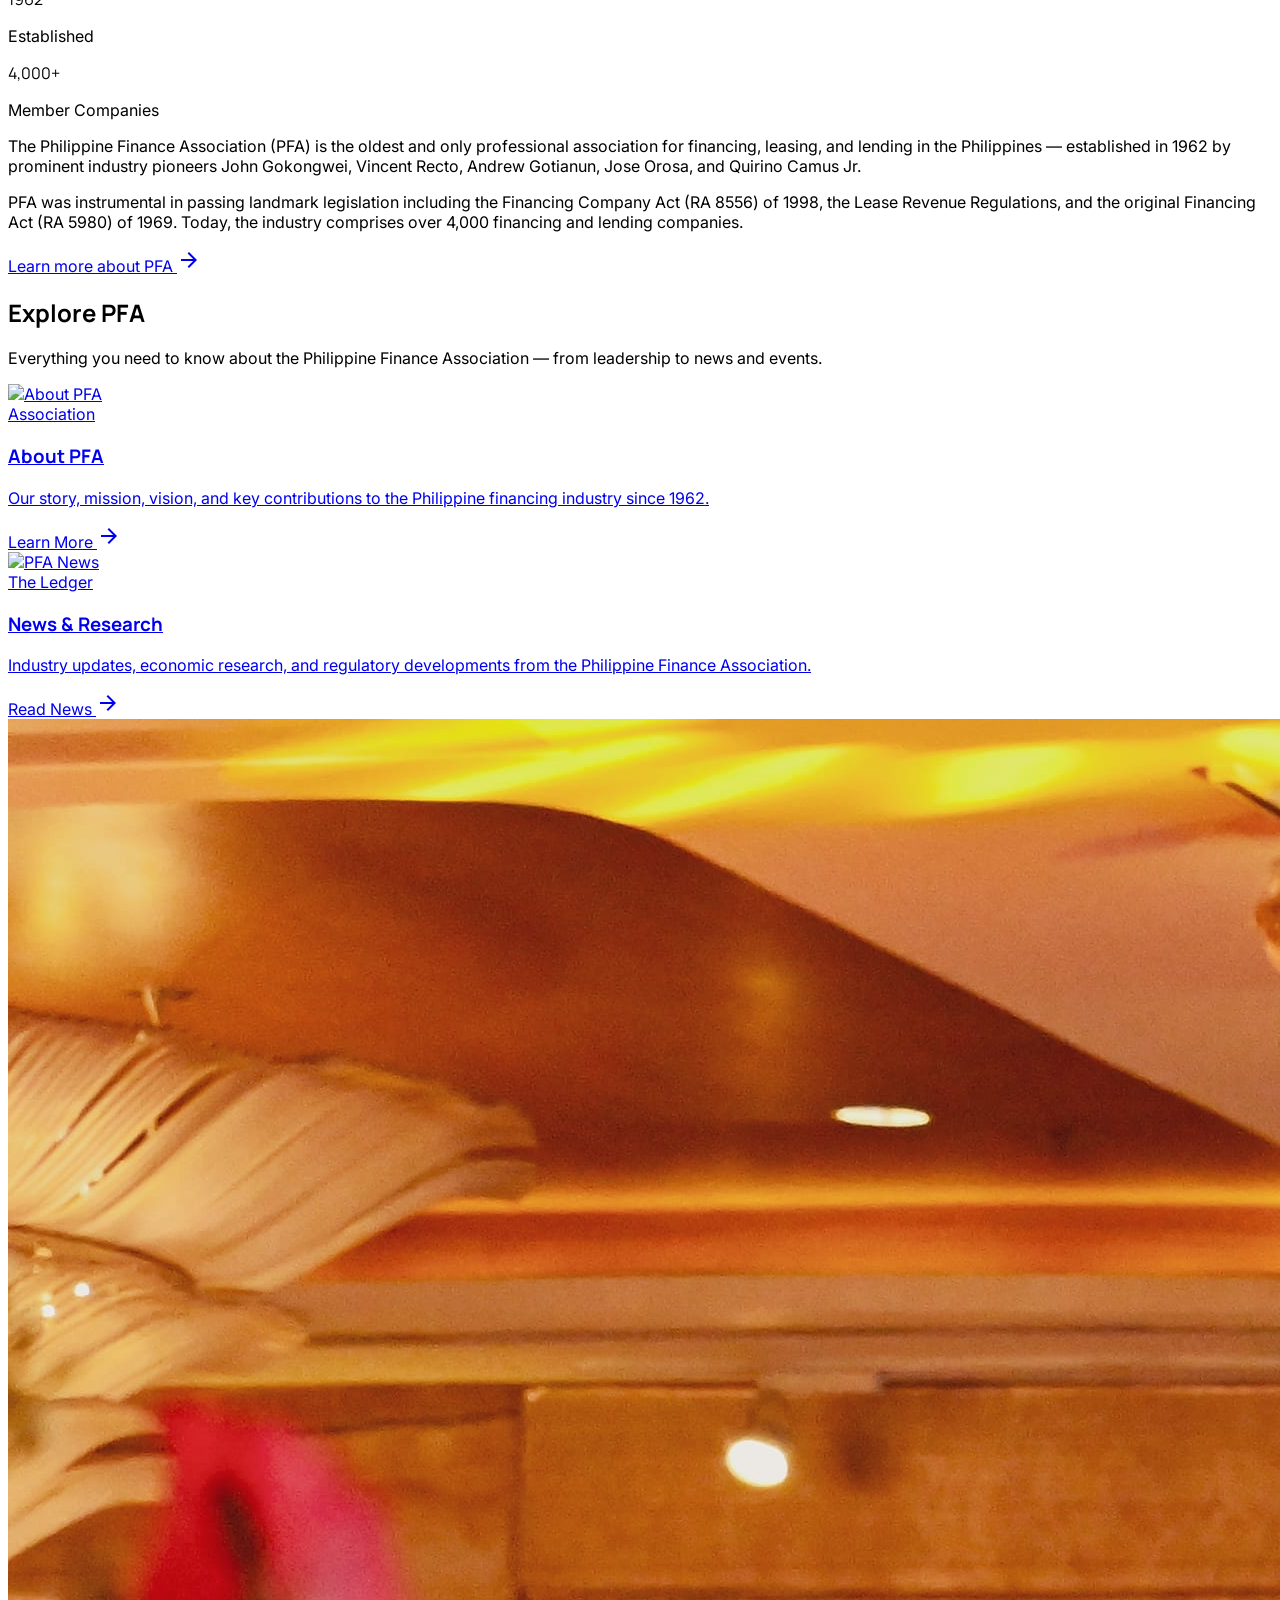
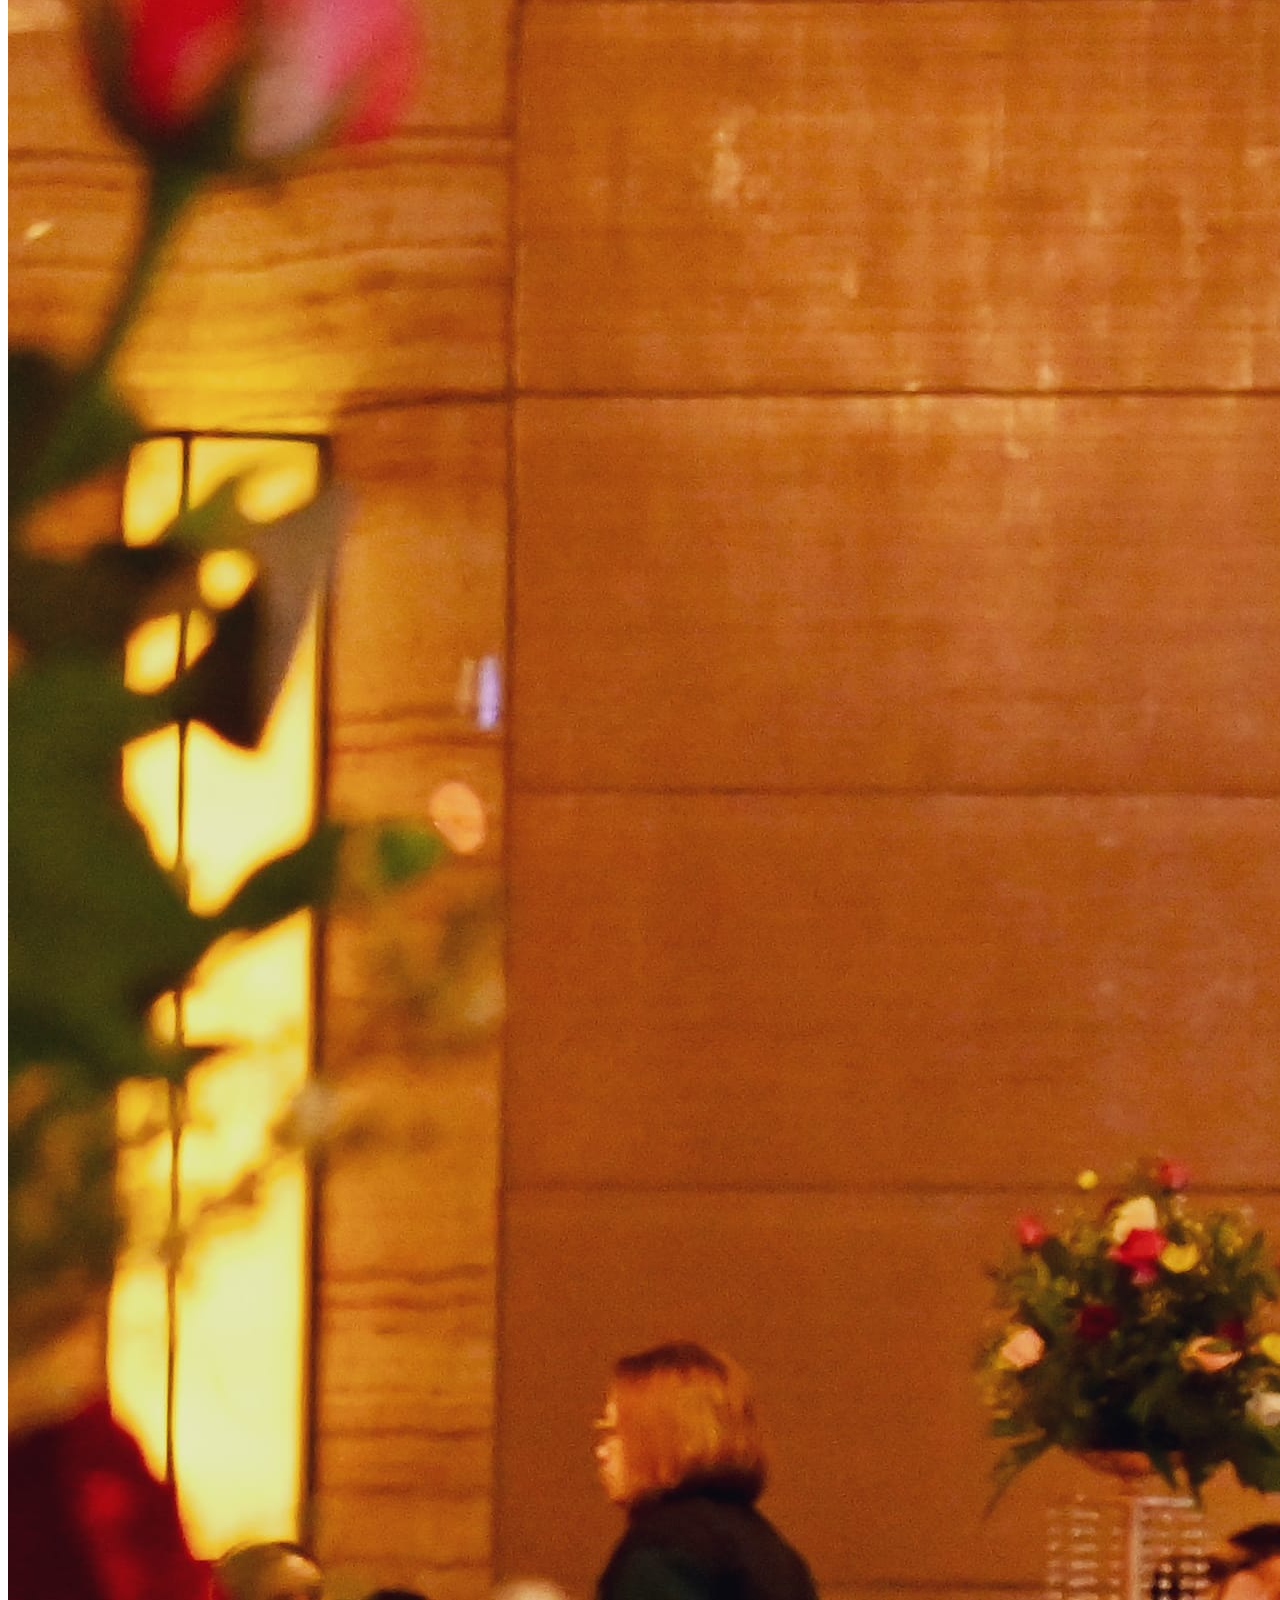
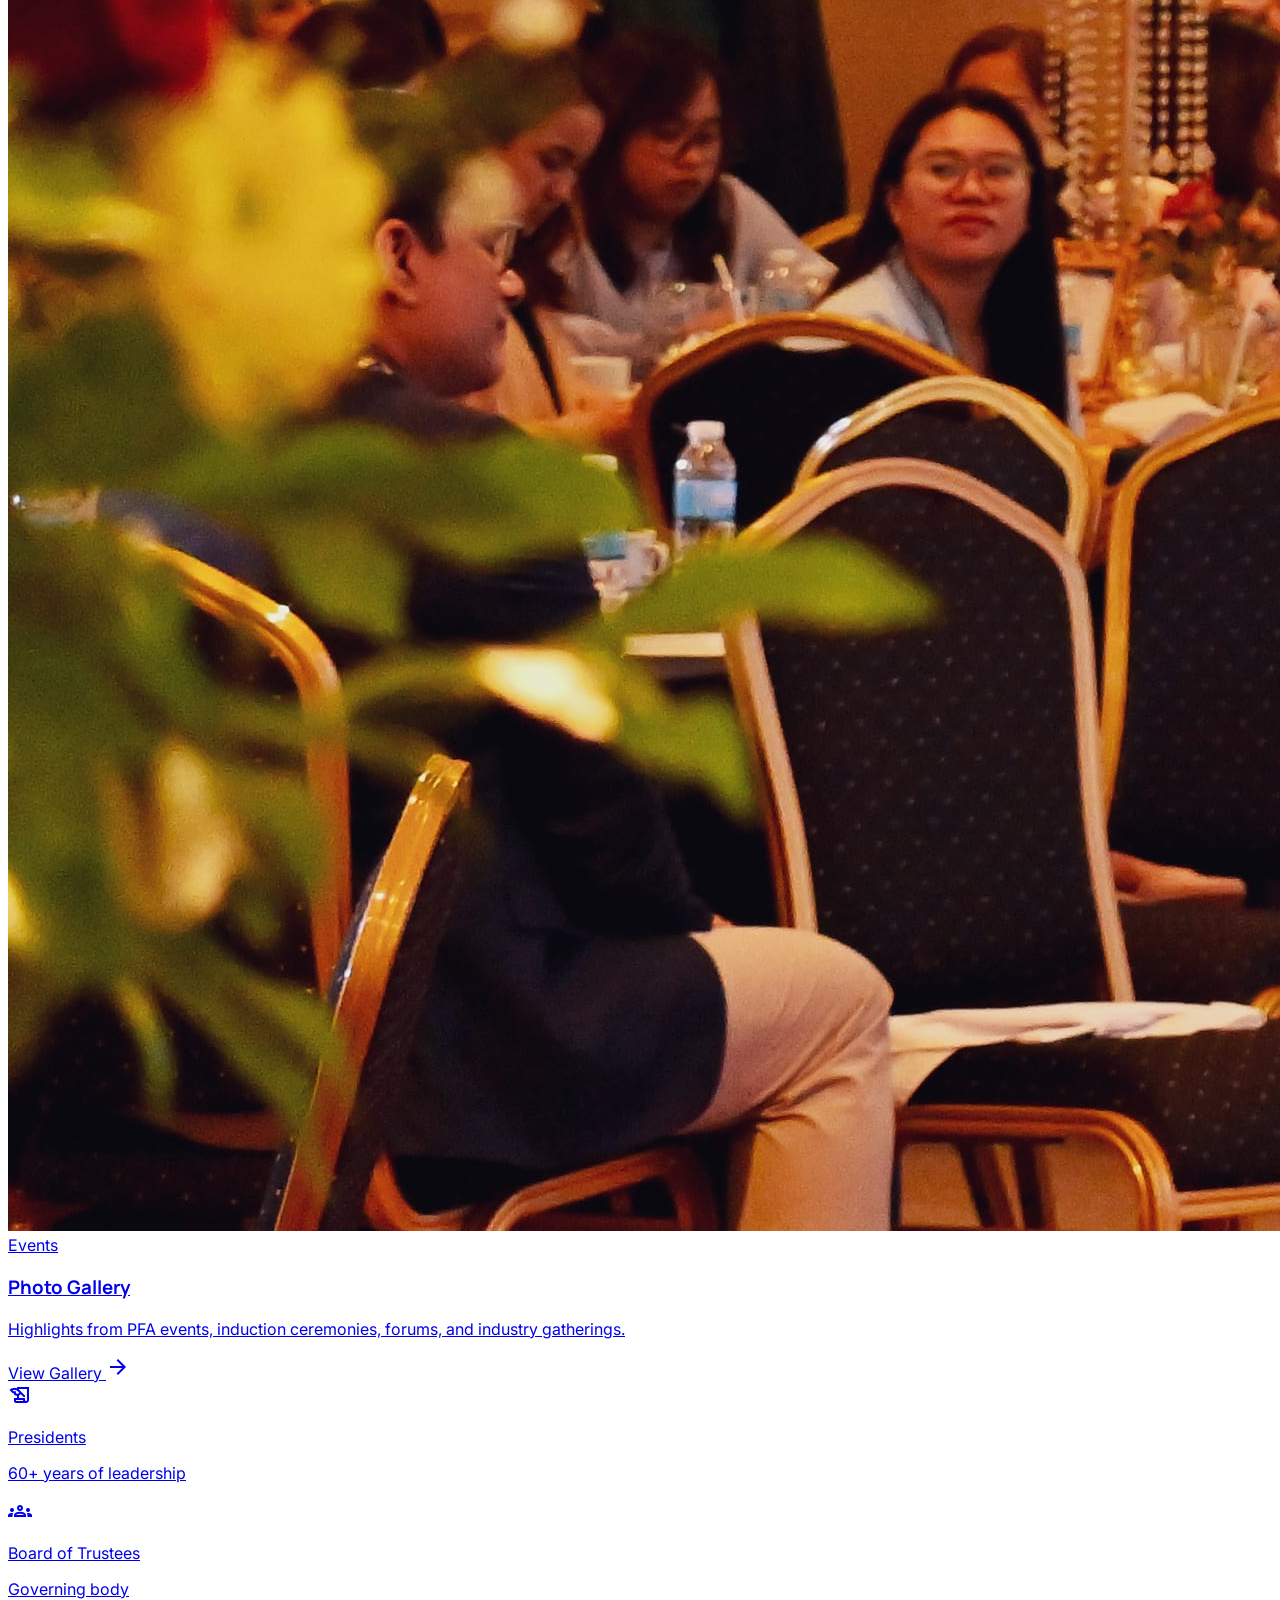
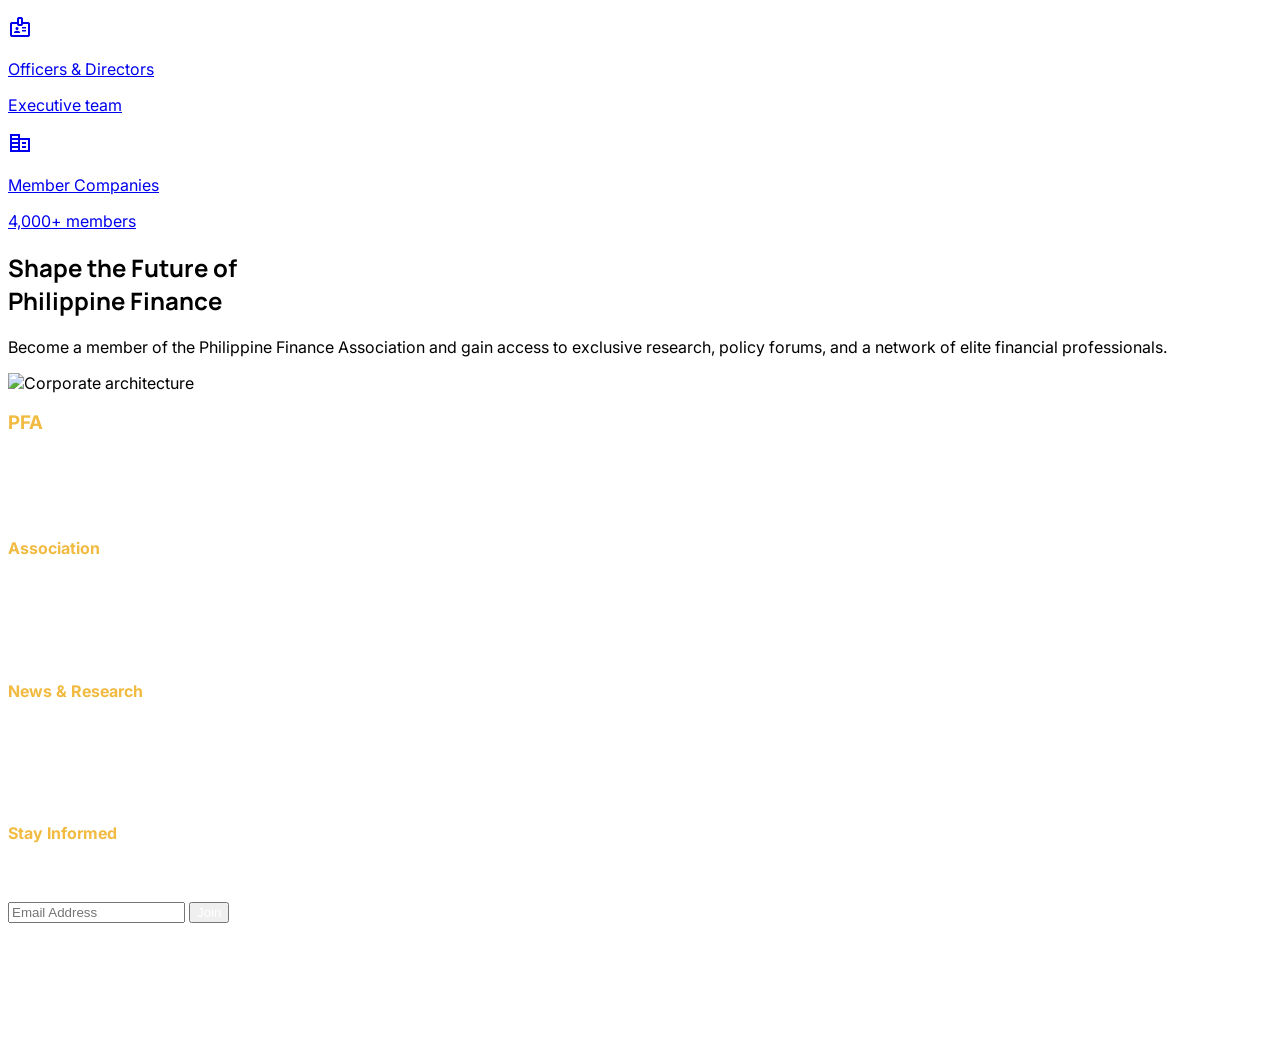
==== commit 8b4b8777: "input bg hero image" ====
--- a/index.html
+++ b/index.html
@@ -261,7 +261,7 @@
             </div>
 
             <!-- Slide 3 -->
-            <div class="hero-slide" style="background-image: linear-gradient(to right, rgba(0,20,48,0.88) 55%, rgba(0,20,48,0.4) 100%), url('images/pfa-img4.jpg');">
+            <div class="hero-slide" style="background-image: linear-gradient(to right, rgba(0,20,48,0.88) 55%, rgba(0,20,48,0.4) 100%), url('images/worldf.jpg');">
                 <div class="max-w-7xl mx-auto px-6 md:px-8 w-full py-24 md:py-0 flex items-center" style="min-height:795px;">
                     <div class="max-w-2xl">
                         <span class="inline-block py-1 px-3 rounded-full bg-secondary-fixed text-on-secondary-fixed text-xs font-bold tracking-widest uppercase mb-6">Strategic Framework</span>
